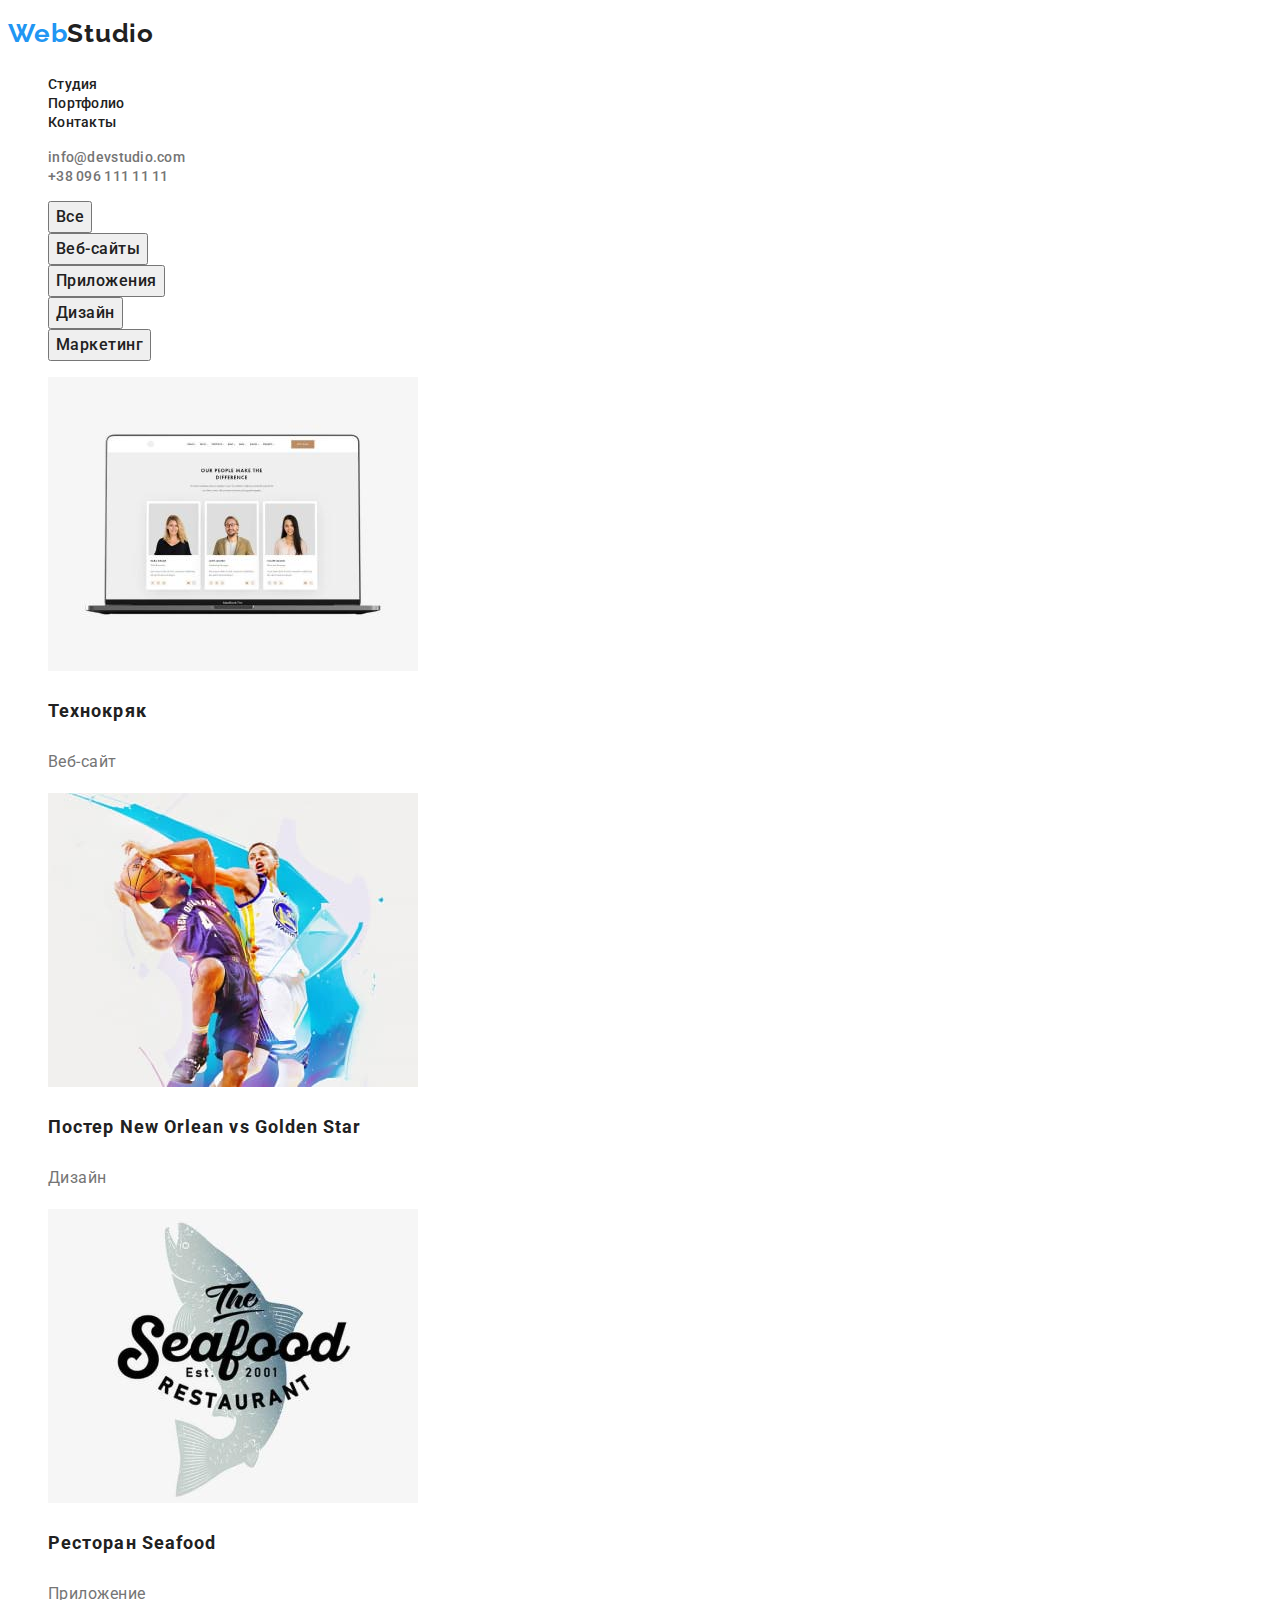
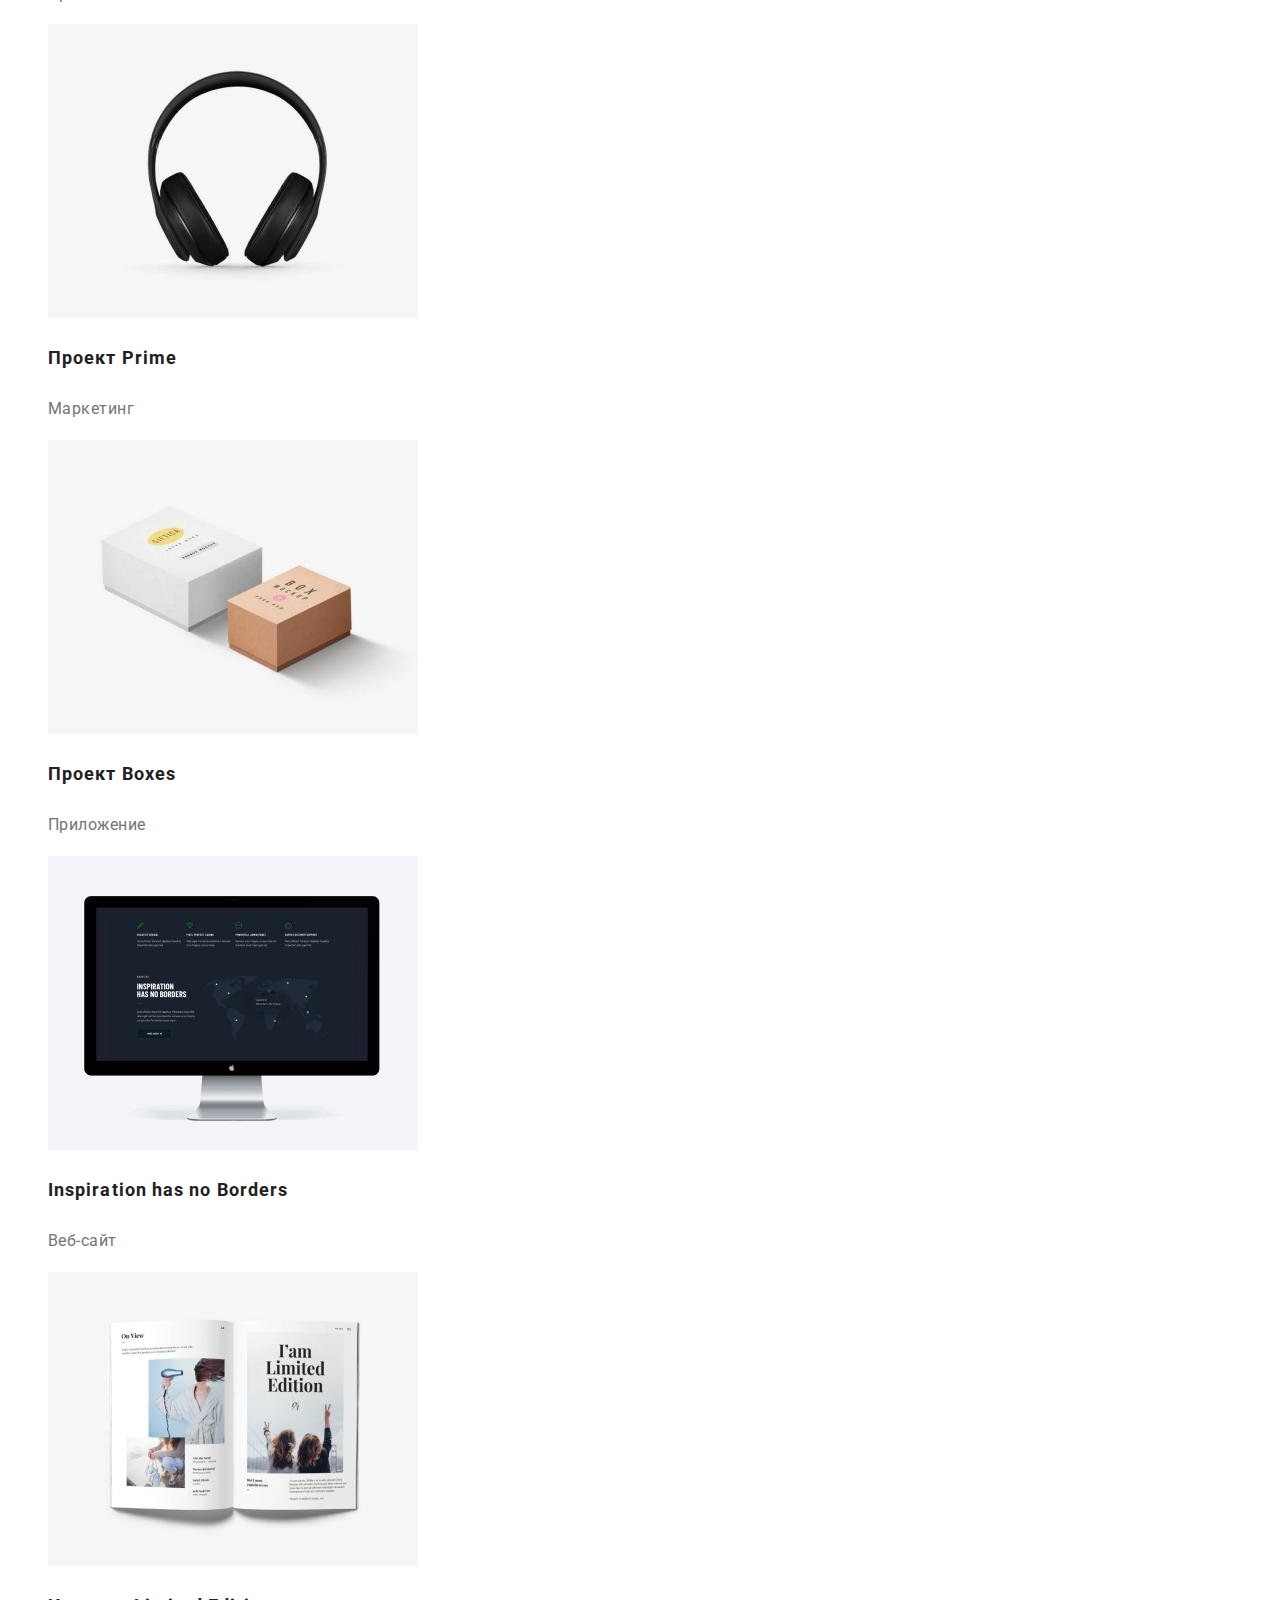
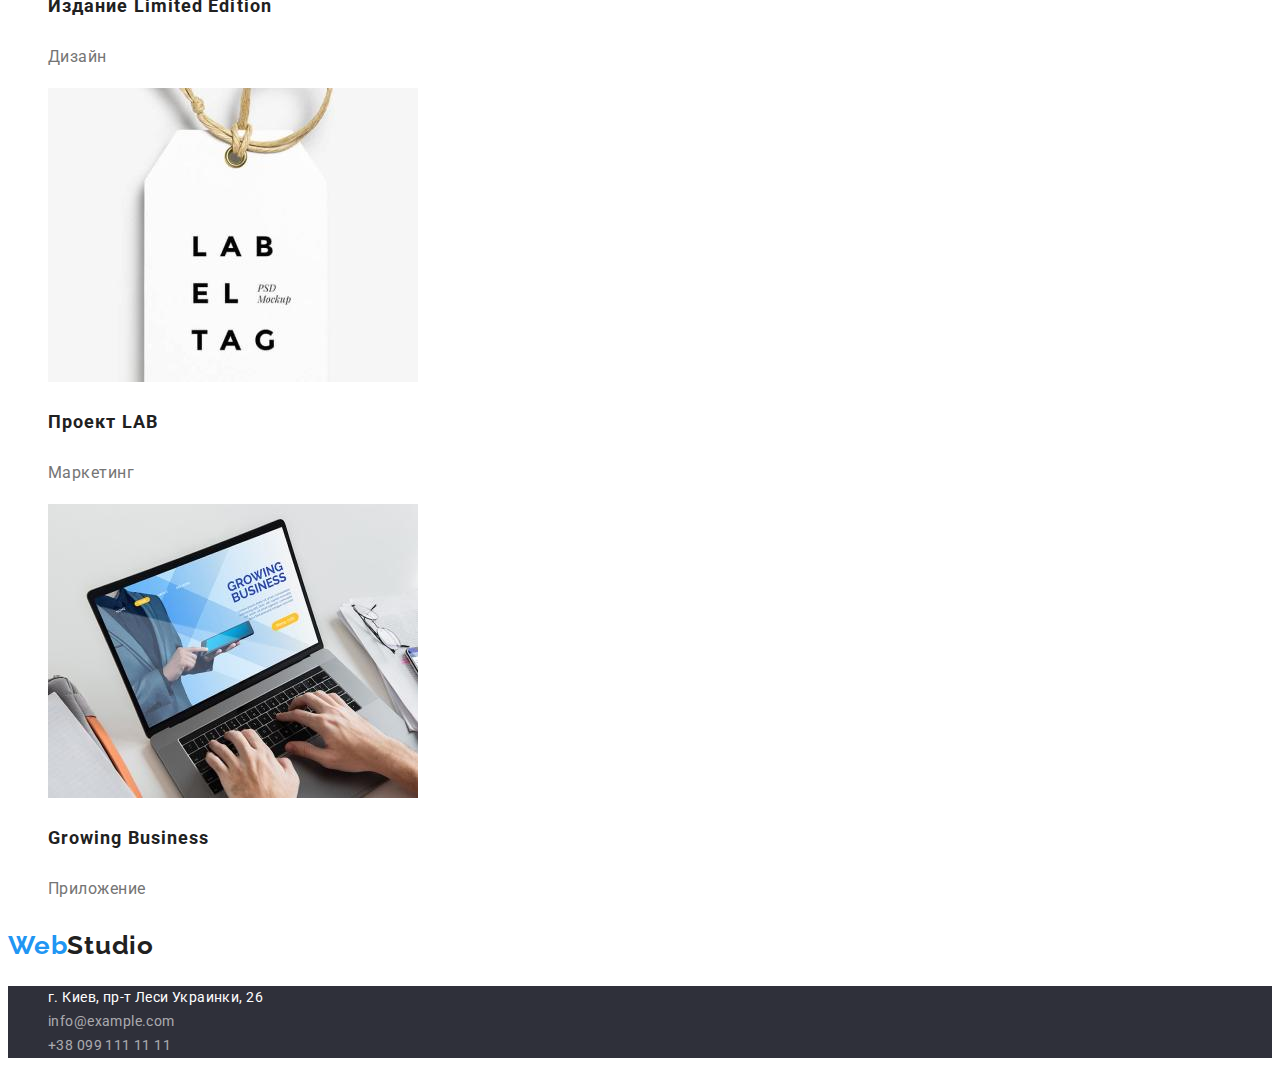
==== portfolio.html @ f64d56b1 "перенос" ====
<!DOCTYPE html>
<html lang="ru">
<head>
    <meta charset="UTF-8">
    <meta http-equiv="X-UA-Compatible" content="IE=edge">
    <meta name="viewport" content="width=device-width, initial-scale=1.0">
    <title>portfolio</title>
    <link rel="preconnect" href="https://fonts.googleapis.com">
    <link rel="preconnect" href="https://fonts.gstatic.com" crossorigin>
    <link href="https://fonts.googleapis.com/css2?family=Raleway:wght@700&family=Roboto:wght@400;500;700;900&display=swap" rel="stylesheet">
    <link rel="stylesheet" href="./css/styles.css">
</head>
<body>
    <header class="header">
        <nav class="header-nav">
        <a lang="en" href="index.html" class="header-logo link">
            <span class="web link">Web</span>Studio
        </a>
        <ul class="list menu-list">
            <li><a class="menu-link link" href="./index.html">Студия</a></li>
            <li><a class="menu-link link" href="./portfolio.html">Портфолио</a></li>
            <li><a class="menu-link link" href="">Контакты</a></li>
        </ul>
        </nav>
        <ul class="list nav-adress">
            <li><a class="header-mail link" href="mailto:info@devstudio.com">info@devstudio.com</a></li>
            <li><a class="header-tel link" href="tel:+380961111111">+38 096 111 11 11</a></li>
        </ul>
    </header>
<main>
    <section class="buttons">
        <ul class="buttons-menu list">
            <li class="button-item">
                <button class="button-chapter" type="button">Все</button>
            </li>
            <li class="button-item">
                <button class="button-chapter" type="button">Веб-сайты</button>
            </li>
            <li class="button-item">
                <button class="button-chapter" type="button">Приложения</button>
            </li>
            <li class="button-item">
                <button class="button-chapter" type="button">Дизайн</button>
            </li>
            <li class="button-item">
                <button class="button-chapter" type="button">Маркетинг</button>
            </li>
        </ul>
        <ul class="photo-menu list">
            <li class="photo-item"><img src="./images/portfolio/techno-crack.jpg"
                alt="техно-кряк" 
                width="370" />
                <h3 class="photo-headline">
                    Технокряк
                </h3>
                <p class="photo-pages">
                    Веб-сайт
                </p>
            </li>
            <li><img src="./images/portfolio/bascketbal.jpg"
                alt="Баскетбол"
                width="370" />
                <h3 class="photo-headline">
                    Постер <span lang="en">New Orlean vs Golden Star</span>
                </h3>
                <p class="photo-pages">
                    Дизайн
                </p>
            </li>
            <li><img src="./images/portfolio/seafood.jpg"
                alt="Ресторан"
                width="370" />
                <h3 class="photo-headline">
                    Ресторан <span lang="en">Seafood</span>
                </h3>
                <p class="photo-pages">
                    Приложение
                </p>
            </li>
            <li><img src="./images/portfolio/prime.jpg"
                    alt="Наушники"
                    width="370" />
                    <h3 class="photo-headline">
                        Проект <span lang="en">Prime</span> 
                    </h3>
                    <p class="photo-pages">
                        Маркетинг
                    </p>
            </li>
            <li><img src="./images/portfolio/boxes.jpg"
                alt="коробки"
                width="370" />
                <h3 class="photo-headline">
                    Проект <span lang="en">Boxes</span> 
                </h3>
                <p class="photo-pages">
                    Приложение
                </p>
        </li>
        <li><img src="./images/portfolio/borders.jpg"
            alt="интерактивная карта"
            width="370" />
            <h3 lang="en" class="photo-headline">
                Inspiration has no Borders
            </h3>
            <p class="photo-pages">
                Веб-сайт
            </p>
        </li>
        <li><img src="./images/portfolio/limited-edition.jpg"
        alt="издание"
        width="370" />
        <h3 class="photo-headline">
            Издание <span lang="en">Limited Edition</span> 
        </h3>
        <p class="photo-pages">
            Дизайн
        </p>
        </li> 
        <li><img src="./images/portfolio/lab.jpg"
            alt="лаборатория"
            width="370" />
            <h3 class="photo-headline">
                Проект <span lang="en">LAB</span> 
            </h3>
            <p class="photo-pages">
                Маркетинг
            </p>
        </li>
        <li><img src="./images/portfolio/business.jpg"
            alt="бизнес"
            width="370" />
            <h3 lang="en" class="photo-headline">
                Growing Business
            </h3>
            <p class="photo-pages">
                Приложение
            </p>
        </li> 
        </ul>
    </section>
</main>
<footer class="footer"> 
    <a lang="en" href="index.html" class="header-logo link">
    <span class="web link">Web</span>Studio
    </a>                  
<address class="footer-adress">
    <ul class="footer-list list">
        <li class="footer-item">
            <a class="footer-item-link link" href="https://goo.gl/maps/RkRpiGDQGRwnNrZ36" 
            target="_blank" 
            rel="noopener noreferrer">
            г. Киев, пр-т Леси Украинки, 26
            </a>
        </li>
        <li class="footer-item">
            <a class="footer-link link" href="mailto:info@example.com">
                info@example.com
            </a>
        </li>
        <li class="footer-item">
            <a class="footer-link link" href="tel:+380991111111">
                +38 099 111 11 11
            </a>
        </li>
    </ul>
</address>
</footer>
</body>
</html>
---- css/styles.css ----
:root {
    --header-color: #2196F3;
    --primary-title-color: #ffffff;
    --second-text-color: #757575;
    --headlines-text-color: #212121; 
    --footer-text-color: rgba(255, 255, 255, 0.6);
}

body {
    font-family: 'Roboto', sans-serif;
}


.list {
    list-style: none;
}

.link {
    text-decoration: none;
}

/* ----------------------header------------------ */


.web {
font-family: Raleway;
font-weight: 700;
font-size: 26px;
line-height: 1.93;
letter-spacing: 0.03em;
color:var(--header-color);
}

.header-logo {
font-family: Raleway;
font-weight: 700;
font-size: 26px;
line-height: 1.93;
letter-spacing: 0.03em;
color: var(--headlines-text-color);
}

.menu-link {
font-weight: 500;
font-size: 14px;
line-height: 1.14;
letter-spacing: 0.02em;
color: var(--headlines-text-color)
}


.menu-link:focus, .menu-link:hover {
    color: var(--header-color);
}

.header-tel {
font-weight: 500;
font-size: 14px;
line-height: 1.14;
letter-spacing: 0.02em;
color: var(--second-text-color);
}

.header-tel:focus, .header-tel:hover {
    color: var(--header-color);
}

.header-mail {
font-weight: 500;
font-size: 14px;
line-height: 1.14;
letter-spacing: 0.02em;
color: var(--second-text-color);
}

.header-mail:focus, .header-mail:hover {
    color: var(--header-color);
}


/* ----------------------hero----------------- */

.headlines { 
font-weight: 900;
font-size: 44px;
line-height: 1.36;
letter-spacing: 0.06em;
text-transform: uppercase;
color:var(--primary-title-color);
}

.headlines {
    background: #2F303A;
}

.button-service {
font-weight: 700;
font-size: 16px;
line-height: 1.87;
letter-spacing: 0.06em;
color: var(--primary-title-color);
}


.button-service {
font-family: inherit;
cursor: pointer;   
}


.button-service:hover, .button-service:focus {
    background-color: var(--header-color);
}

.hero-item {
    font-weight: 700;
    font-size: 14px;
    line-height: 1.14;
    letter-spacing: 0.03em;
    text-transform: uppercase;
        color: var(--headlines-text-color)
}

.hero-pages {
    font-weight: 400;
    font-size: 14px;
    line-height: 1.71;
    letter-spacing: 0.03em;
    color: var(--second-text-color);
}

.activity-item {
font-weight: 700;
font-size: 36px;
line-height: 1.17;
letter-spacing: 0.03em;
color: var(--headlines-text-color);
}

.headline-teams {
font-weight: 700;
font-size: 36px;
line-height: 1.17;
letter-spacing: 0.03em;
color: var(--headlines-text-color);
}

.headline-team {
font-weight: 500;
font-size: 16px;
line-height: 1.19;
letter-spacing: 0.03em;
color: var(--headlines-text-color);
}

.team-pages {
font-weight: 400;
font-size: 16px;
line-height: 1.19;
letter-spacing: 0.03em;
color: var(--second-text-color);
}


/* -------------footer----------------- */


.footer-link {
font-weight: 400;
font-size: 14px;
line-height: 1.71;
letter-spacing: 0.03em;
color: var(--footer-text-color);
}

.footer-item-link {
font-weight: 400;
font-size: 14px;
line-height: 1.71;
letter-spacing: 0.03em;
color: var(--primary-title-color);
}

.footer-list {
    background-color: #2F303A;
    font-style: normal;
}


.footer-link:hover, .footer-link:focus {
    color: var(--primary-title-color);
}

/* porfolio main*/


.button-chapter {
cursor: pointer;
font-family: inherit;
}

.button-chapter {
font-weight: 500;
font-size: 16px;
line-height: 1.62;
letter-spacing: 0.03em;
color: var(--headlines-text-color);
}


.button-chapter:focus, .button-chapter:hover {
color: var(--primary-title-color);

}


.photo-headline {
font-weight: 700;
font-size: 18px;
line-height: 2.00;
letter-spacing: 0.06em;
color: var(--headlines-text-color);
}

.photo-pages {
font-weight: 400;
font-size: 16px;
line-height: 1.87;
letter-spacing: 0.03em;
color: var(--second-text-color);
}
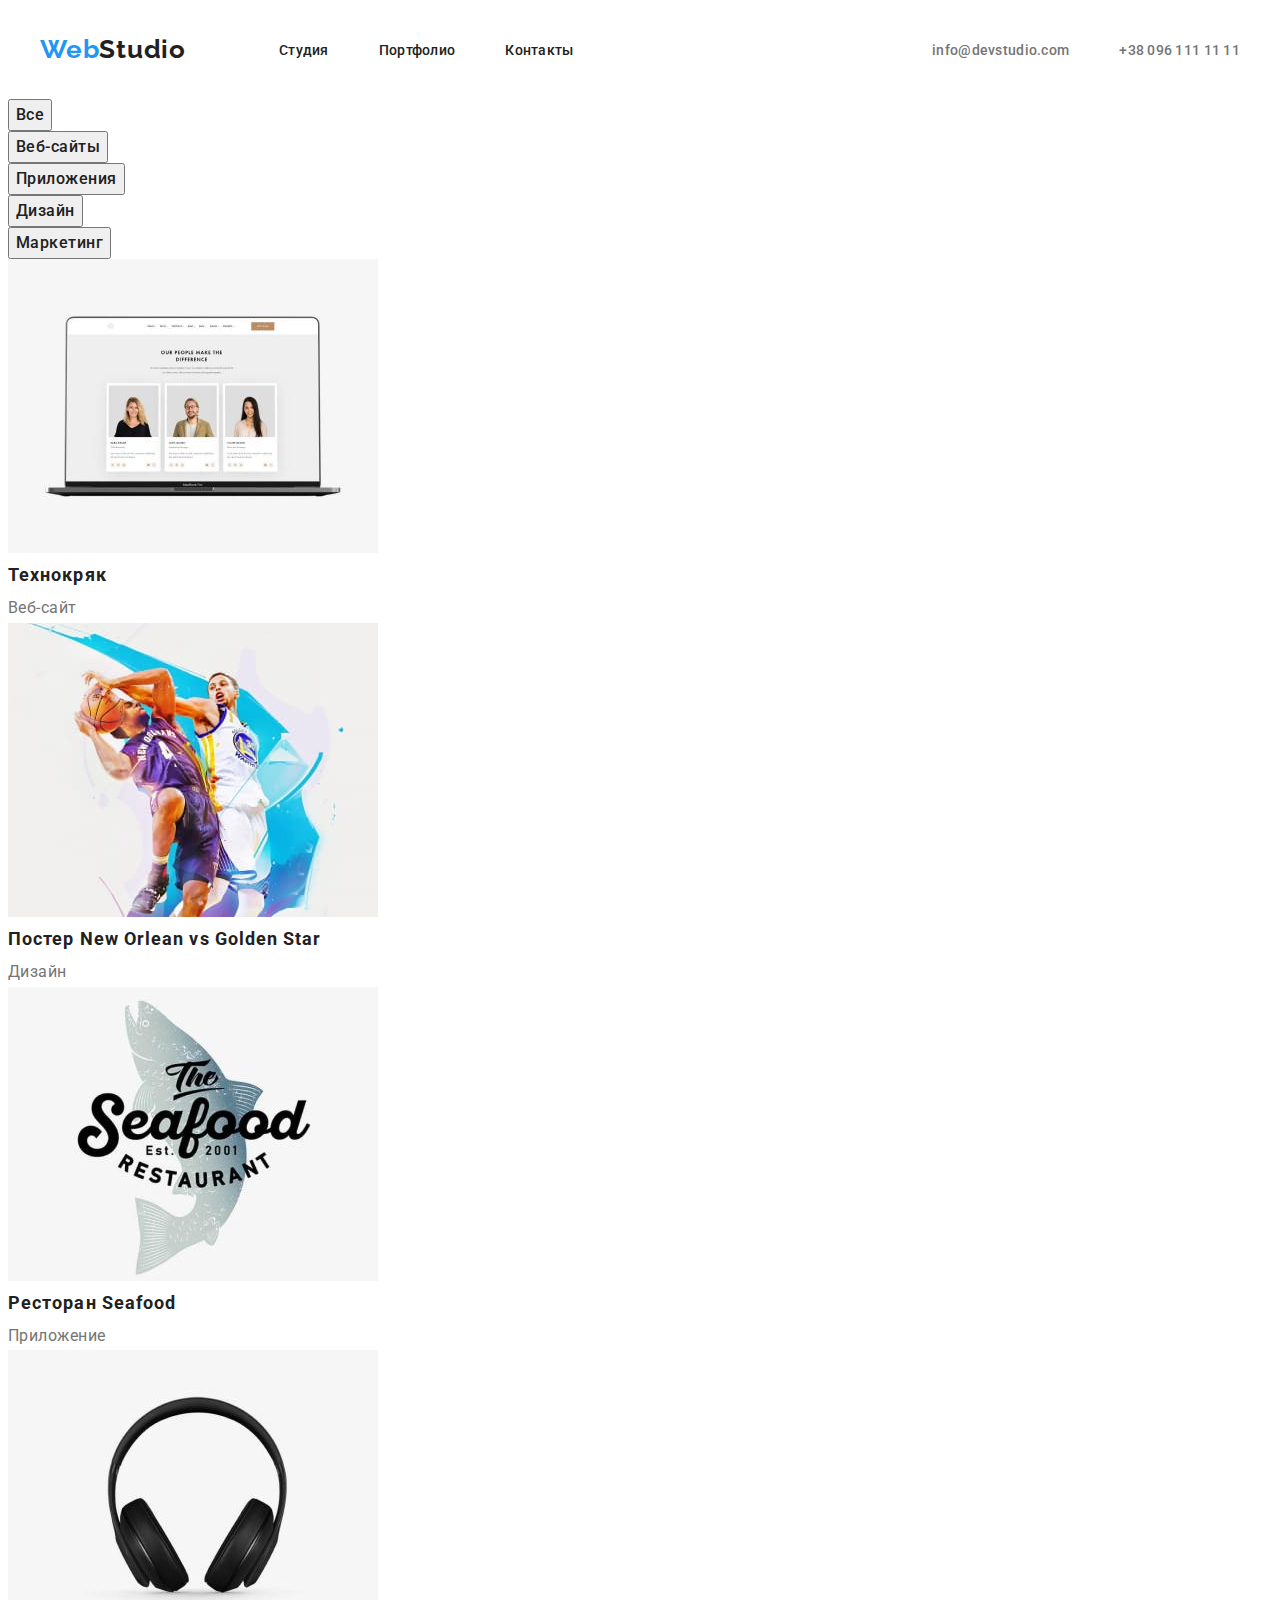
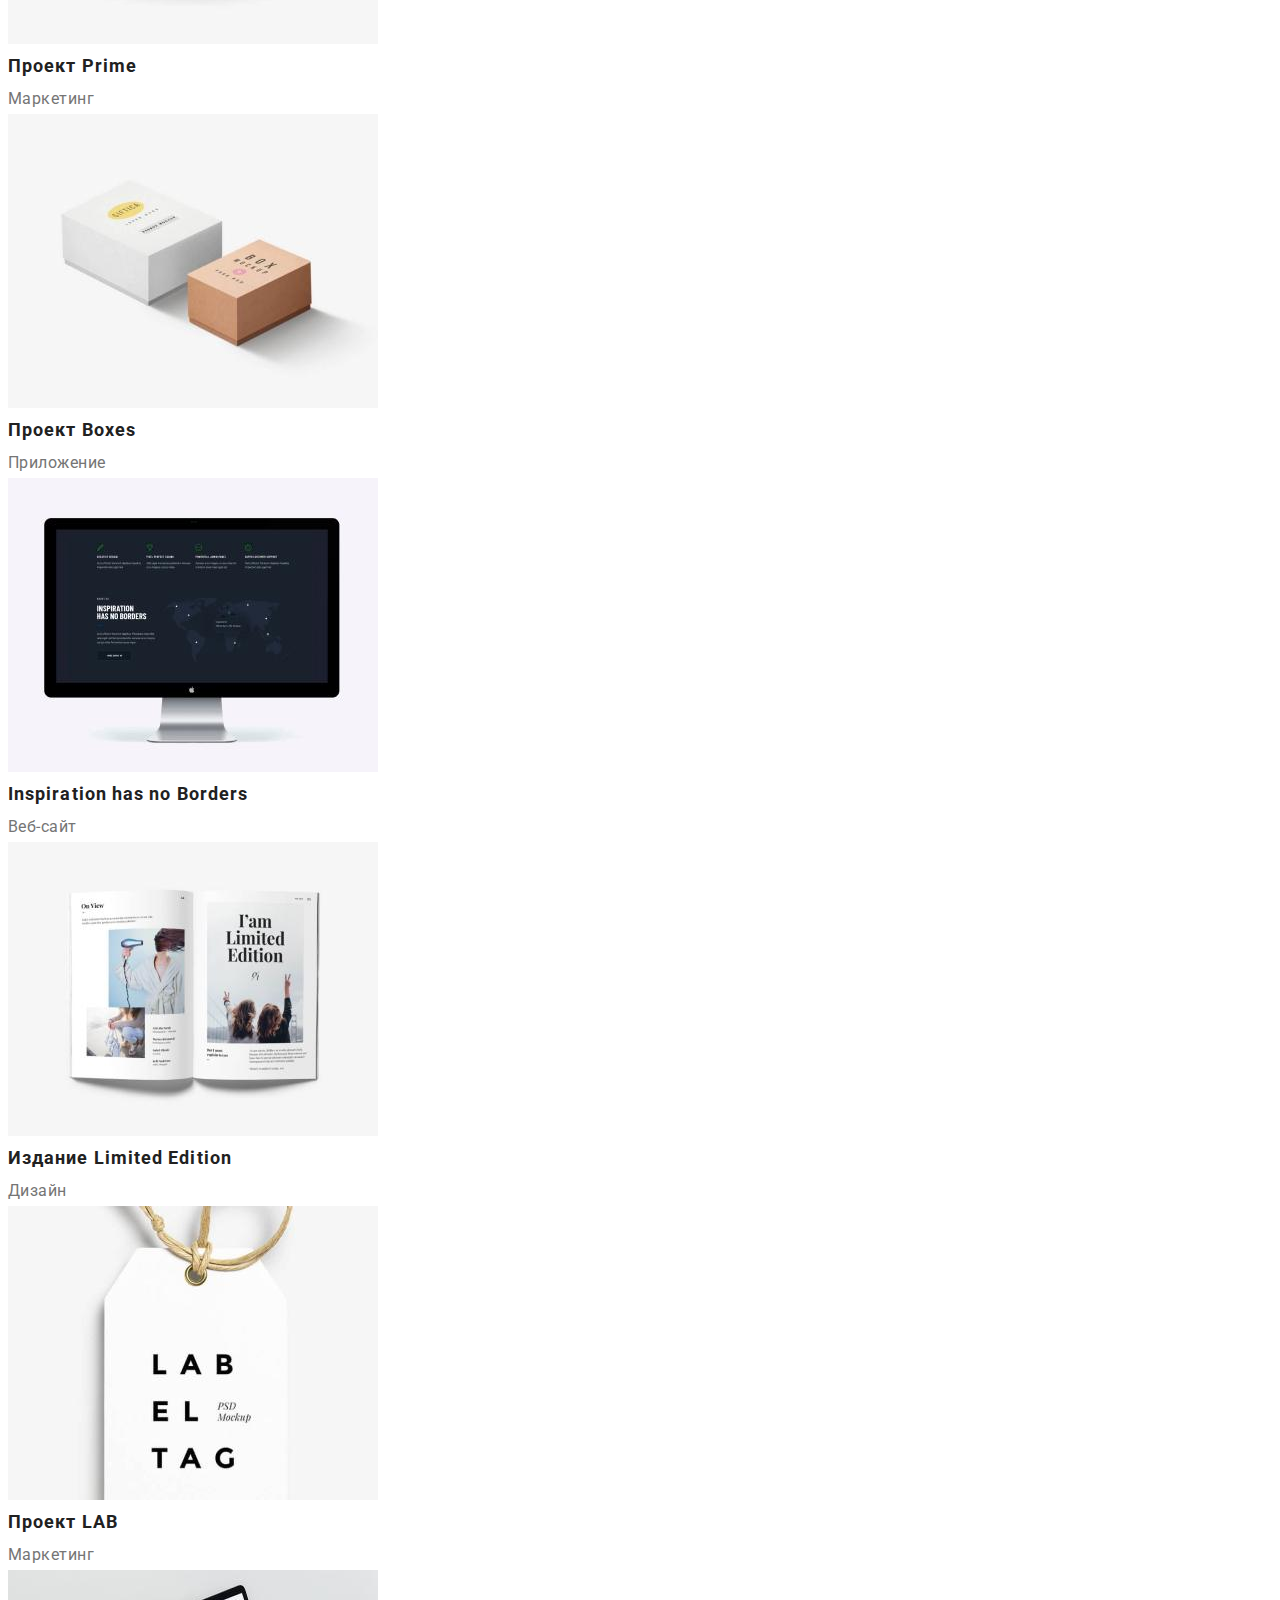
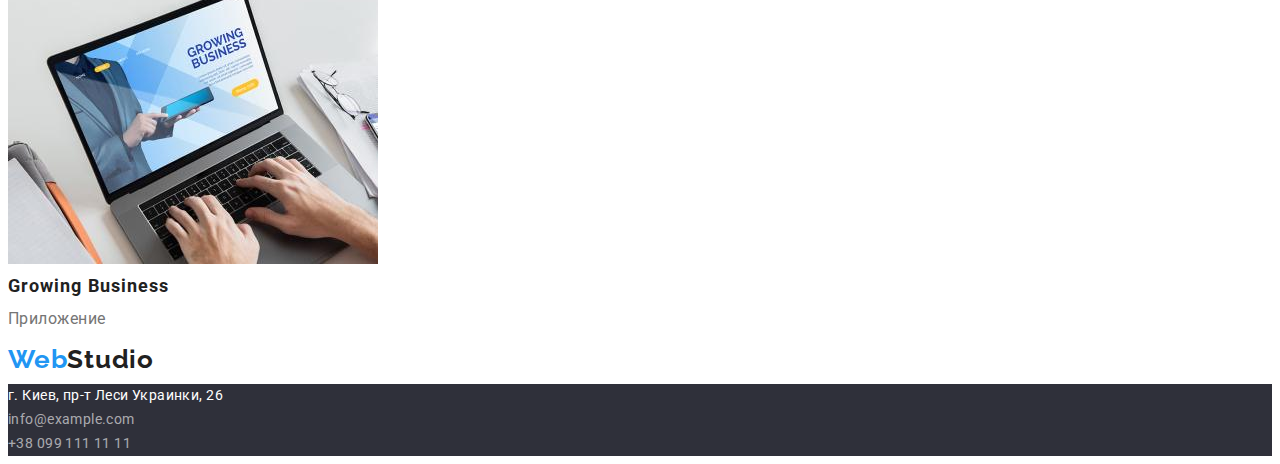
==== commit 2c359248: "секция 2" ====
--- a/portfolio.html
+++ b/portfolio.html
@@ -12,21 +12,25 @@
 </head>
 <body>
     <header class="header">
-        <nav class="header-nav">
-        <a lang="en" href="index.html" class="header-logo link">
-            <span class="web link">Web</span>Studio
-        </a>
-        <ul class="list menu-list">
-            <li><a class="menu-link link" href="./index.html">Студия</a></li>
-            <li><a class="menu-link link" href="./portfolio.html">Портфолио</a></li>
-            <li><a class="menu-link link" href="">Контакты</a></li>
-        </ul>
-        </nav>
-        <ul class="list nav-adress">
-            <li><a class="header-mail link" href="mailto:info@devstudio.com">info@devstudio.com</a></li>
-            <li><a class="header-tel link" href="tel:+380961111111">+38 096 111 11 11</a></li>
-        </ul>
-    </header>
+        <div class="container header-container">
+            <nav class="header-nav">
+            <a lang="en" href="index.html" class="header-logo link">
+                <span class="web link">Web</span>Studio
+            </a>
+            <ul class="list menu-list">
+                <li class="menu-item"><a class="menu-link link" href="./index.html">Студия</a></li>
+                <li class="menu-item"><a class="menu-link link" href="./portfolio.html">Портфолио</a></li>
+                <li class="menu-item"><a class="menu-link link" href="">Контакты</a></li>
+            </ul>
+            </nav>
+            <div class="header-connect">
+            <ul class="list nav-adress">
+                <li class="nav-item"><a class="header-mail link nav-connect" href="mailto:info@devstudio.com">info@devstudio.com</a></li>
+                <li class="nav-item"><a class="header-tel link nav-connect" href="tel:+380961111111">+38 096 111 11 11</a></li>
+            </ul>
+            </div>
+        </div>
+        </header>
 <main>
     <section class="buttons">
         <ul class="buttons-menu list">
--- a/css/styles.css
+++ b/css/styles.css
@@ -6,6 +6,24 @@
     --footer-text-color: rgba(255, 255, 255, 0.6);
 }
 
+p, h1, h2, h3, h4, h5, h6 {
+    margin: 0;
+}
+
+ul {
+    margin: 0;
+    padding: 0;
+}
+
+.container {
+    width: 1200px;
+    padding-left: 15px;
+    padding-right: 15px;
+    margin: 0 auto;
+}
+
+
+
 body {
     font-family: 'Roboto', sans-serif;
 }
@@ -31,6 +49,22 @@
 color:var(--header-color);
 }
 
+
+.header {
+    margin-top: 24px;
+    margin-bottom: 25px;
+}
+
+.header-logo {
+    margin-right: 93px;
+}
+
+.header-container {
+    display: flex;
+    align-items: center;
+}
+
+
 .header-logo {
 font-family: Raleway;
 font-weight: 700;
@@ -39,6 +73,35 @@
 letter-spacing: 0.03em;
 color: var(--headlines-text-color);
 }
+
+
+.header-connect {
+    margin-left: auto;
+}
+
+.header-nav {
+    display: flex;
+    align-items: center;
+}
+
+
+.nav-adress {
+    display: flex;
+}
+
+
+.menu-list {
+    display: flex;
+}
+
+.menu-item:not(:last-child) {
+    margin-right: 50px;
+}
+
+.nav-adress .nav-item + .nav-item {
+    margin-left: 50px;
+}
+
 
 .menu-link {
 font-weight: 500;
@@ -53,6 +116,10 @@
     color: var(--header-color);
 }
 
+.header-connect {
+    display: flex;
+}
+
 .header-tel {
 font-weight: 500;
 font-size: 14px;
@@ -79,6 +146,19 @@
 
 
 /* ----------------------hero----------------- */
+
+.hero {
+
+    padding: 200px 0;
+    text-align: center;
+    background: #2F303A;
+    
+}
+
+/* .hero-container {
+
+    } */
+
 
 .headlines { 
 font-weight: 900;
@@ -89,16 +169,27 @@
 color:var(--primary-title-color);
 }
 
-.headlines {
-    background: #2F303A;
+
+
+.hero-headlines {
+    margin: 0 auto;
+    width: 696px;
+    margin-bottom: 40px;
+    }
+
+.button-hero {
+    border: none;
 }
 
 .button-service {
+box-shadow: 0px 4px 4px rgba(0, 0, 0, 0.15);
+border-radius: 4px;
 font-weight: 700;
 font-size: 16px;
 line-height: 1.87;
 letter-spacing: 0.06em;
 color: var(--primary-title-color);
+background-color: #2196F3;
 }
 
 
@@ -108,9 +199,26 @@
 }
 
 
-.button-service:hover, .button-service:focus {
-    background-color: var(--header-color);
-}
+
+.about-list {
+    display: flex;
+    align-items: center;
+}
+
+.about-container {
+    padding-top: 94px;
+    padding-bottom: 94px;
+}
+
+.about-headlines {
+    margin-bottom: 10px;
+    width: 270px;
+}
+
+.about-item:not(:last-child) {
+    margin-left: 30px;
+}
+
 
 .hero-item {
     font-weight: 700;
@@ -129,6 +237,11 @@
     color: var(--second-text-color);
 }
 
+.hero-after-title {
+    width: 270px;
+}
+
+
 .activity-item {
 font-weight: 700;
 font-size: 36px;
@@ -137,6 +250,44 @@
 color: var(--headlines-text-color);
 }
 
+
+.nav-adress .nav-item + .nav-item {
+    margin-left: 50px;
+}
+
+
+/* conteiner activity 65 */
+
+.about-activity-item {
+    text-align: center;
+}
+
+.activity {
+    padding-top: 94px;
+    padding-bottom: 188px;
+}
+
+.activity-headlines {
+    margin-bottom: 50px;
+}
+
+.photo-list {
+    display: flex;
+    flex-wrap: wrap;
+    margin-left: -30px;   
+}
+
+.activity-photo {
+    flex-basis: calc(100% / 3 - 30px);
+    margin-left: 30px;
+}
+
+
+
+
+
+/* conteiner activity 65 */
+
 .headline-teams {
 font-weight: 700;
 font-size: 36px;
@@ -163,6 +314,7 @@
 
 
 /* -------------footer----------------- */
+
 
 
 .footer-link {
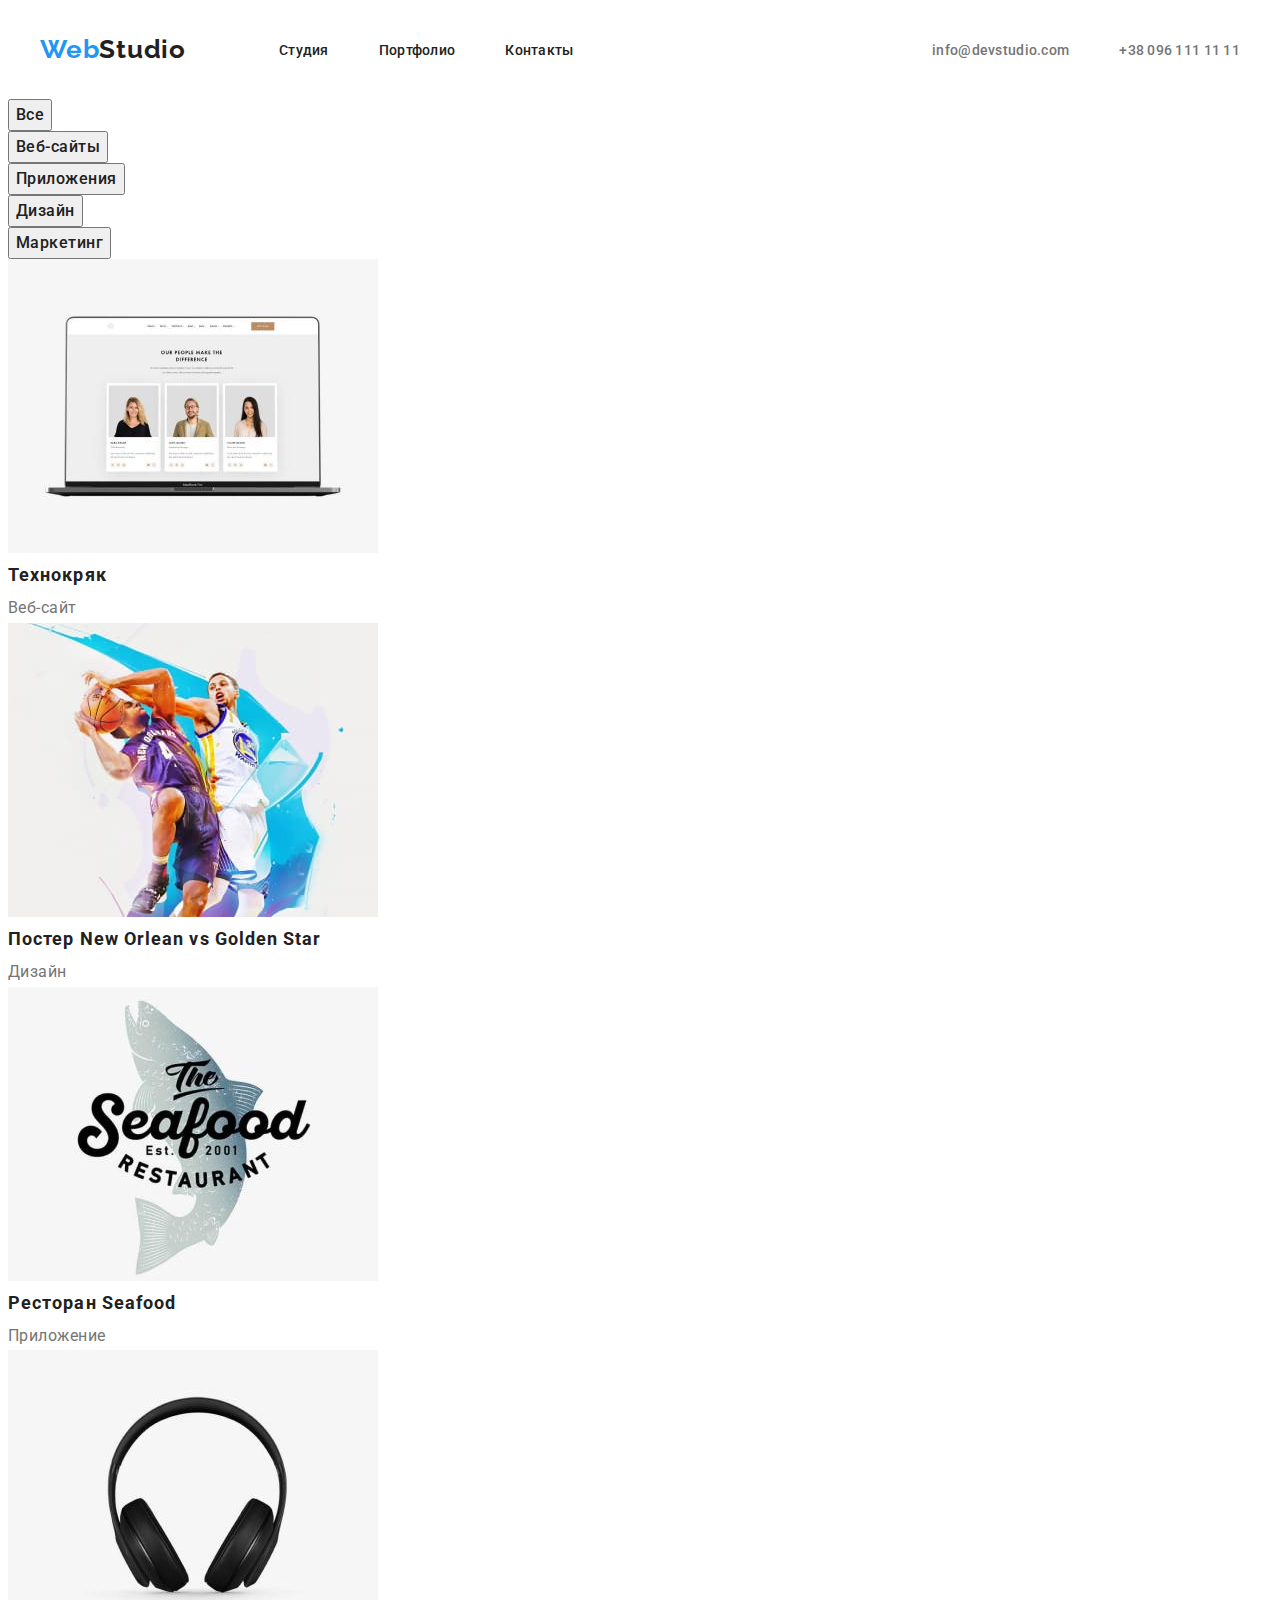
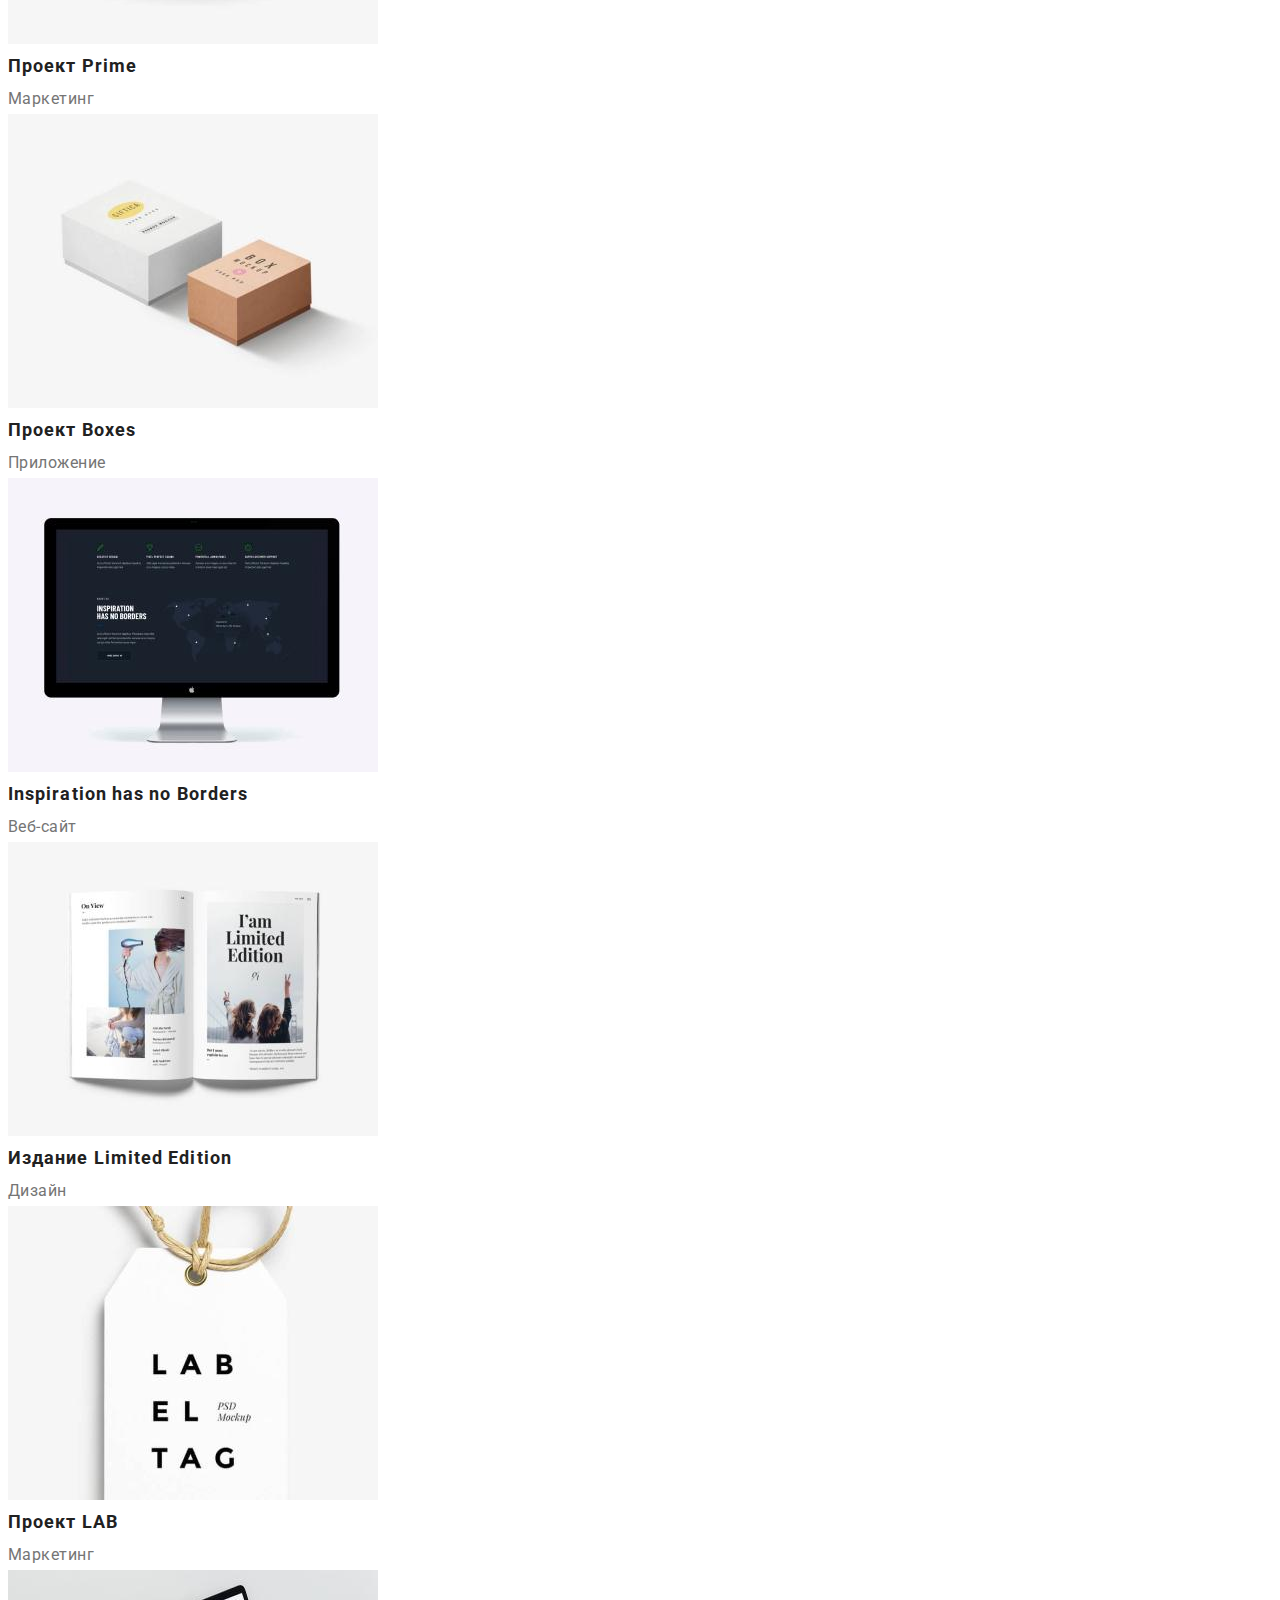
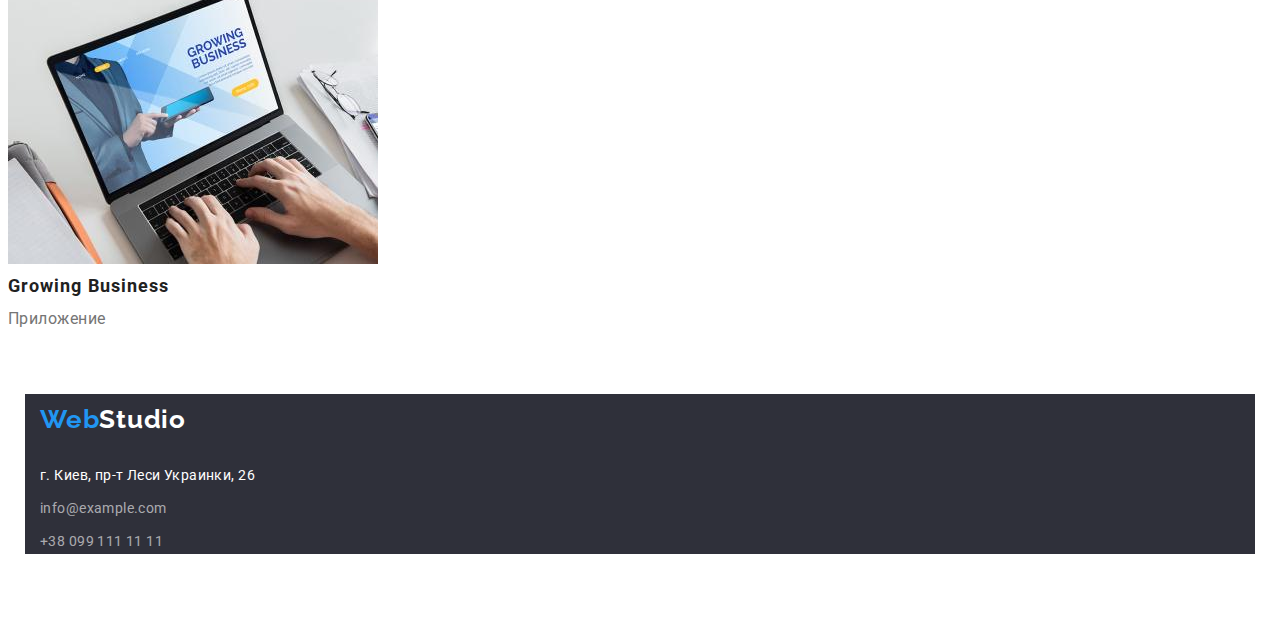
==== commit bd896625: "Update portfolio.html" ====
--- a/portfolio.html
+++ b/portfolio.html
@@ -144,31 +144,33 @@
         </ul>
     </section>
 </main>
-<footer class="footer"> 
-    <a lang="en" href="index.html" class="header-logo link">
-    <span class="web link">Web</span>Studio
-    </a>                  
-<address class="footer-adress">
-    <ul class="footer-list list">
-        <li class="footer-item">
-            <a class="footer-item-link link" href="https://goo.gl/maps/RkRpiGDQGRwnNrZ36" 
-            target="_blank" 
-            rel="noopener noreferrer">
-            г. Киев, пр-т Леси Украинки, 26
-            </a>
-        </li>
-        <li class="footer-item">
-            <a class="footer-link link" href="mailto:info@example.com">
-                info@example.com
-            </a>
-        </li>
-        <li class="footer-item">
-            <a class="footer-link link" href="tel:+380991111111">
-                +38 099 111 11 11
-            </a>
-        </li>
-    </ul>
-</address>
+<footer class="footer">
+    <div class="container footer-container">
+        <a lang="en" href="index.html" class="header-logo-footer link">
+        <span class="web link">Web</span>Studio
+        </a>                  
+    <address class="footer-adress">
+        <ul class="footer-list list">
+            <li class="footer-item">
+                <a class="footer-item-link link" href="https://goo.gl/maps/RkRpiGDQGRwnNrZ36" 
+                target="_blank" 
+                rel="noopener noreferrer">
+                г. Киев, пр-т Леси Украинки, 26
+                </a>
+            </li>
+            <li class="footer-item">
+                <a class="footer-link link" href="mailto:info@example.com">
+                    info@example.com
+                </a>
+            </li>
+            <li class="footer-item">
+                <a class="footer-link link" href="tel:+380991111111">
+                    +38 099 111 11 11
+                </a>
+            </li>
+        </ul>
+    </address>
+</div>
 </footer>
 </body>
 </html>--- a/css/styles.css
+++ b/css/styles.css
@@ -148,16 +148,15 @@
 /* ----------------------hero----------------- */
 
 .hero {
-
     padding: 200px 0;
     text-align: center;
     background: #2F303A;
     
 }
 
-/* .hero-container {
-
-    } */
+.hero-container {
+    /* background: #2F303A; */
+    }
 
 
 .headlines { 
@@ -220,6 +219,8 @@
 }
 
 
+
+
 .hero-item {
     font-weight: 700;
     font-size: 14px;
@@ -264,7 +265,7 @@
 
 .activity {
     padding-top: 94px;
-    padding-bottom: 188px;
+    padding-bottom: 94px;
 }
 
 .activity-headlines {
@@ -313,8 +314,74 @@
 }
 
 
-/* -------------footer----------------- */
-
+/* team 91 */
+
+.team {
+    padding-top: 94px;
+    padding-bottom: 94px;
+}
+
+
+.about-teams {
+    text-align: center;
+    margin-bottom: 50px;
+}
+
+.teams-menu {
+    display: flex;
+    flex-wrap: wrap;
+    margin-left: -30px; 
+}
+
+.team-photo {
+    flex-basis: calc(100% / 4 - 30px);
+    margin-left: 30px;
+    box-shadow: 0px 1px 3px rgba(0, 0, 0, 0.12), 0px 1px 1px rgba(0, 0, 0, 0.14), 0px 2px 1px rgba(0, 0, 0, 0.2);
+    border-radius: 0px 0px 4px 4px;
+}
+
+.team-photo-description {
+    padding-top: 30px;
+    text-align: center;
+}
+
+.team-pages {
+    padding-top: 10px;
+    text-align: center;
+    padding-bottom: 30px;
+}
+
+
+
+/* -------------footer 160----------------- */
+.header-logo-footer {
+    font-family: Raleway;
+    font-weight: 700;
+    font-size: 26px;
+    line-height: 1.93;
+    letter-spacing: 0.03em;
+    color: var(--primary-title-color);
+}
+
+
+
+.footer-container {
+    background-color: #2F303A;
+}
+
+
+.footer {
+    padding-top: 60px;
+    padding-bottom: 60px;
+}
+
+.footer-adress {
+    padding-top: 20px;
+}
+
+.footer-list .footer-item + .footer-item {
+    padding-top: 9px;
+}
 
 
 .footer-link {
@@ -334,7 +401,7 @@
 }
 
 .footer-list {
-    background-color: #2F303A;
+    /* background-color: #2F303A; */
     font-style: normal;
 }
 
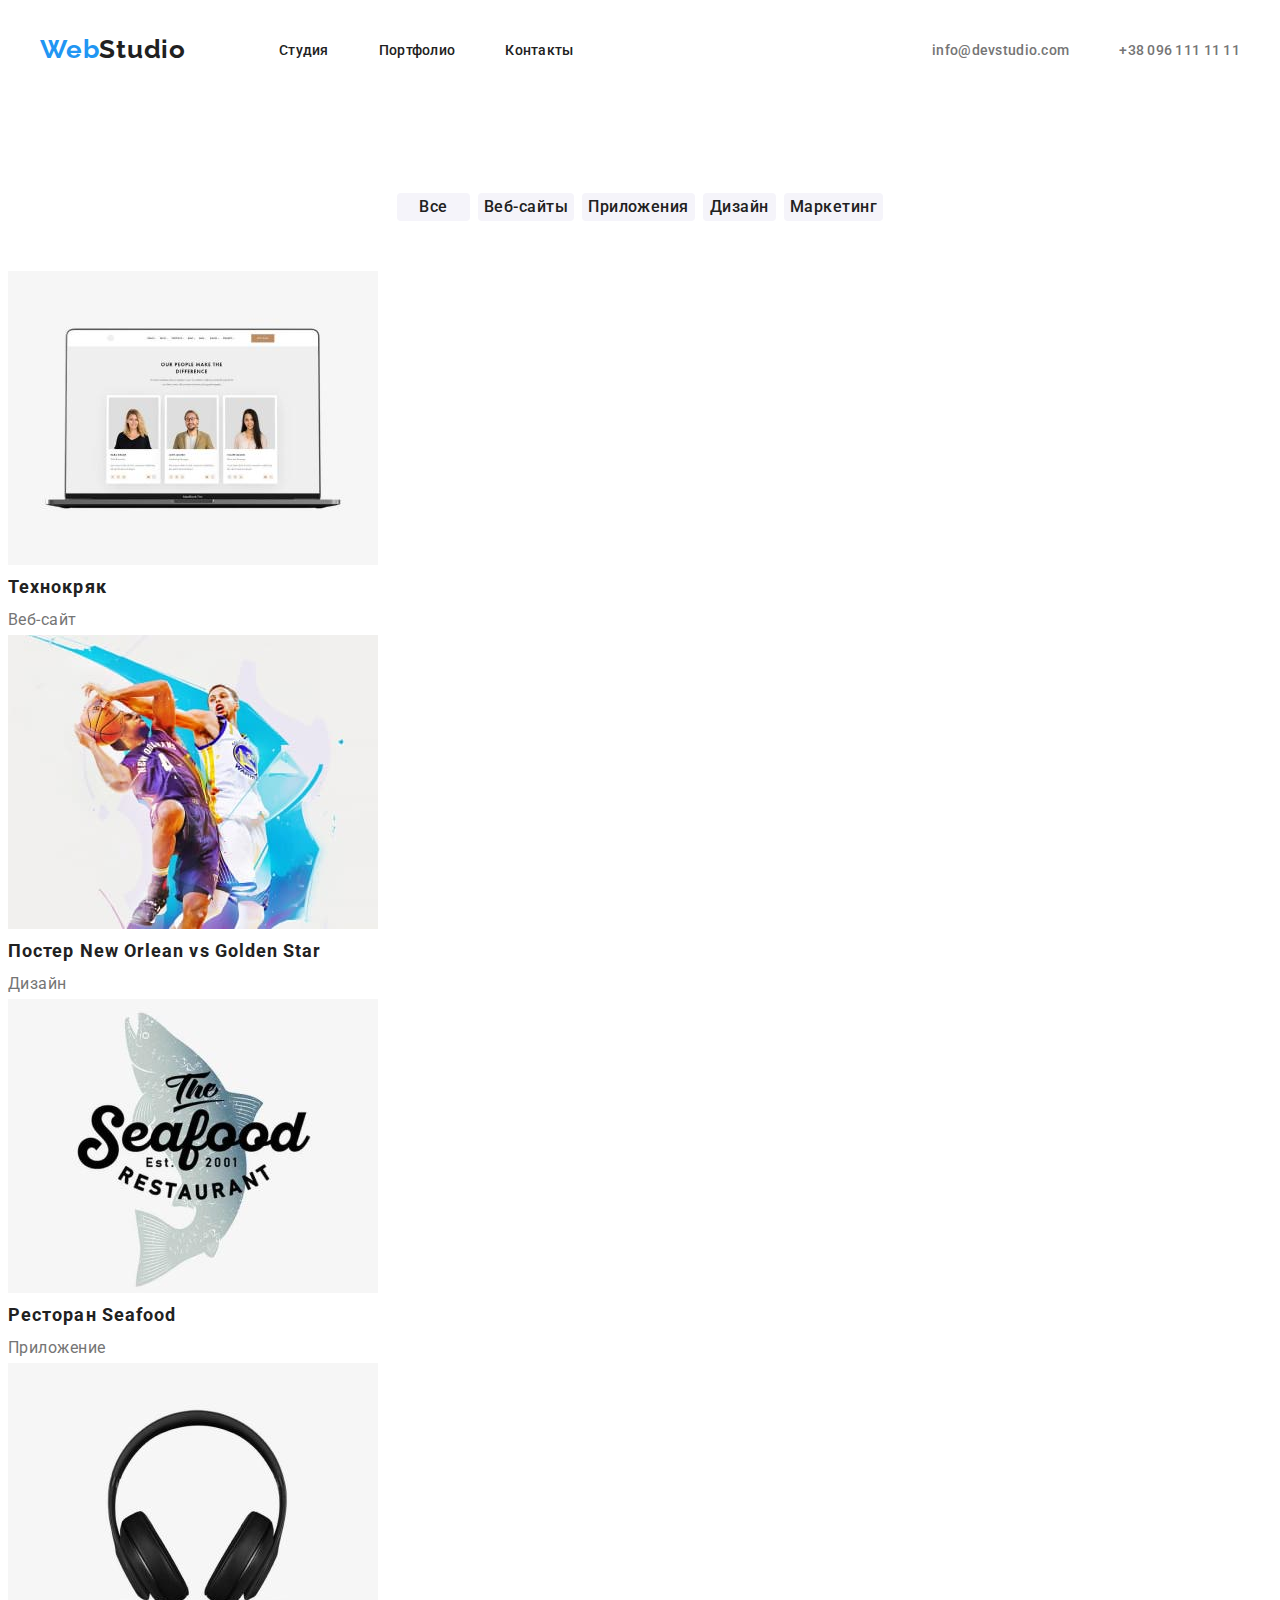
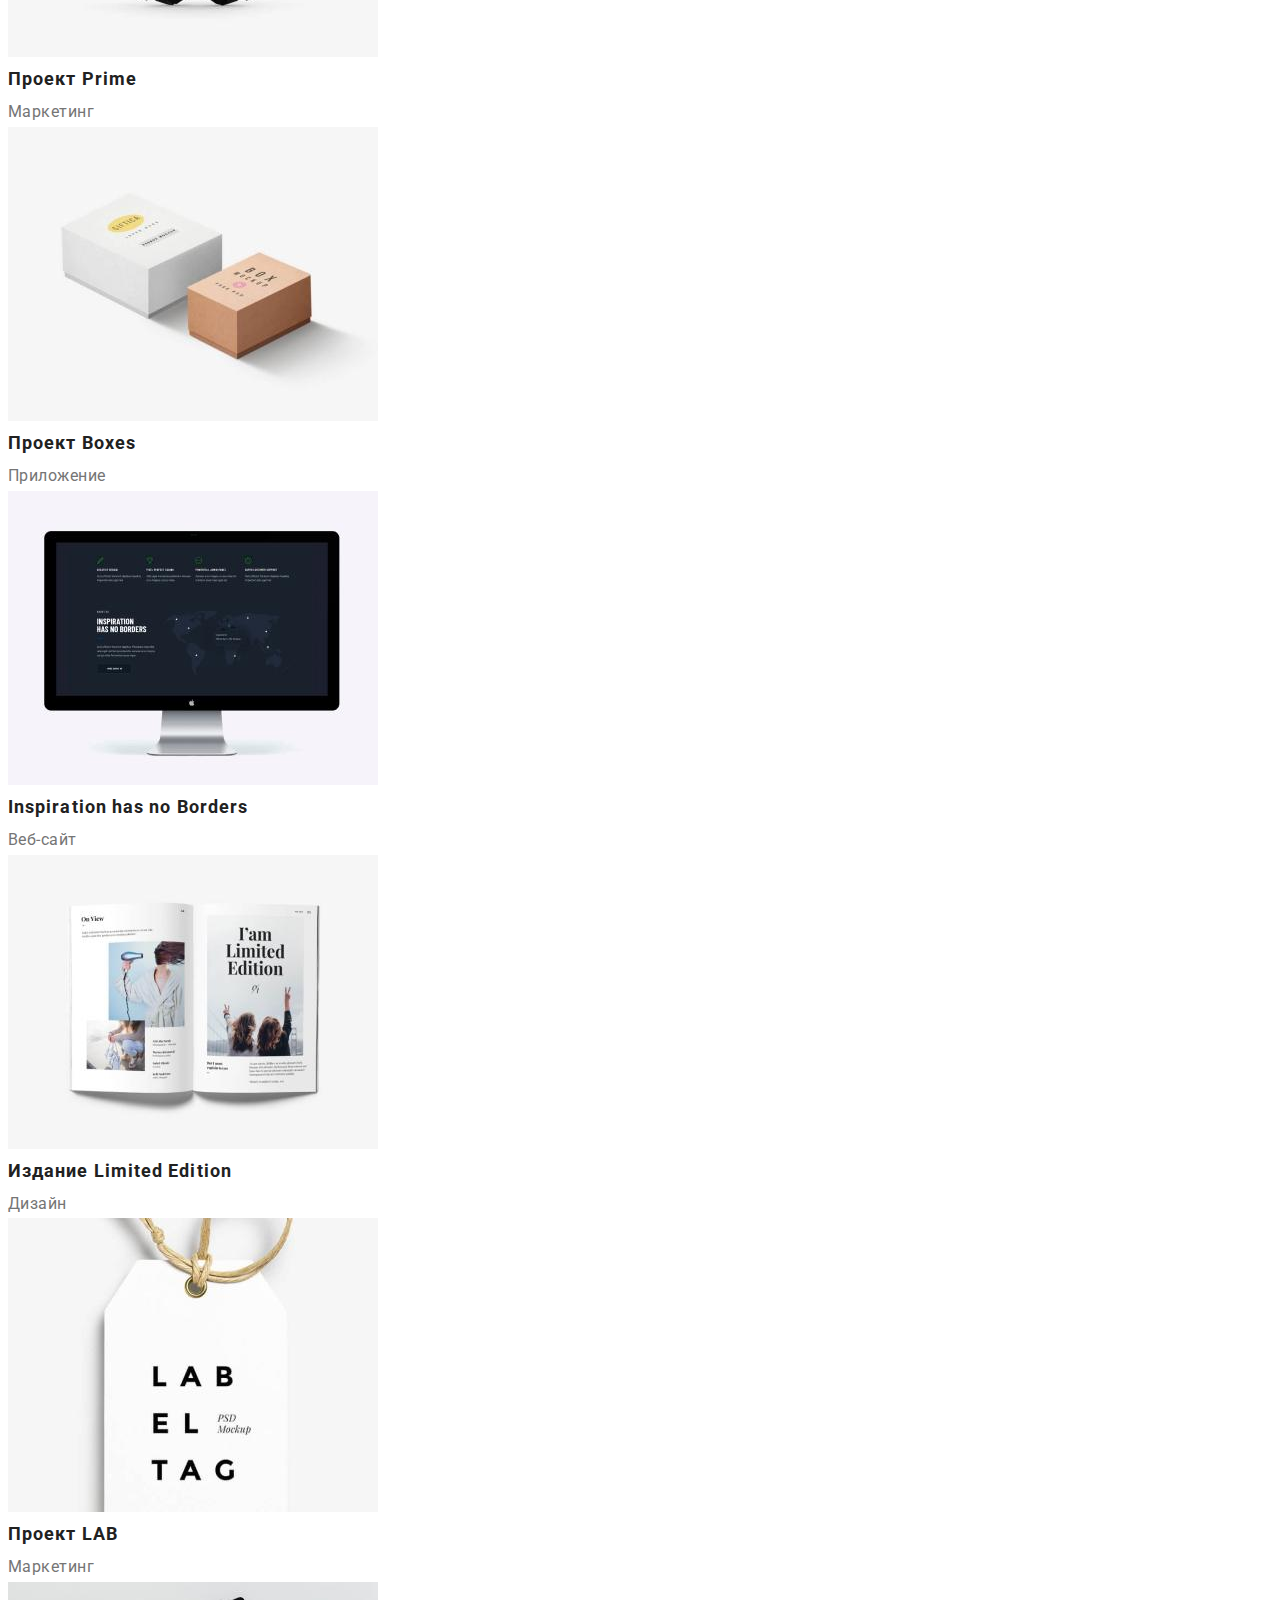
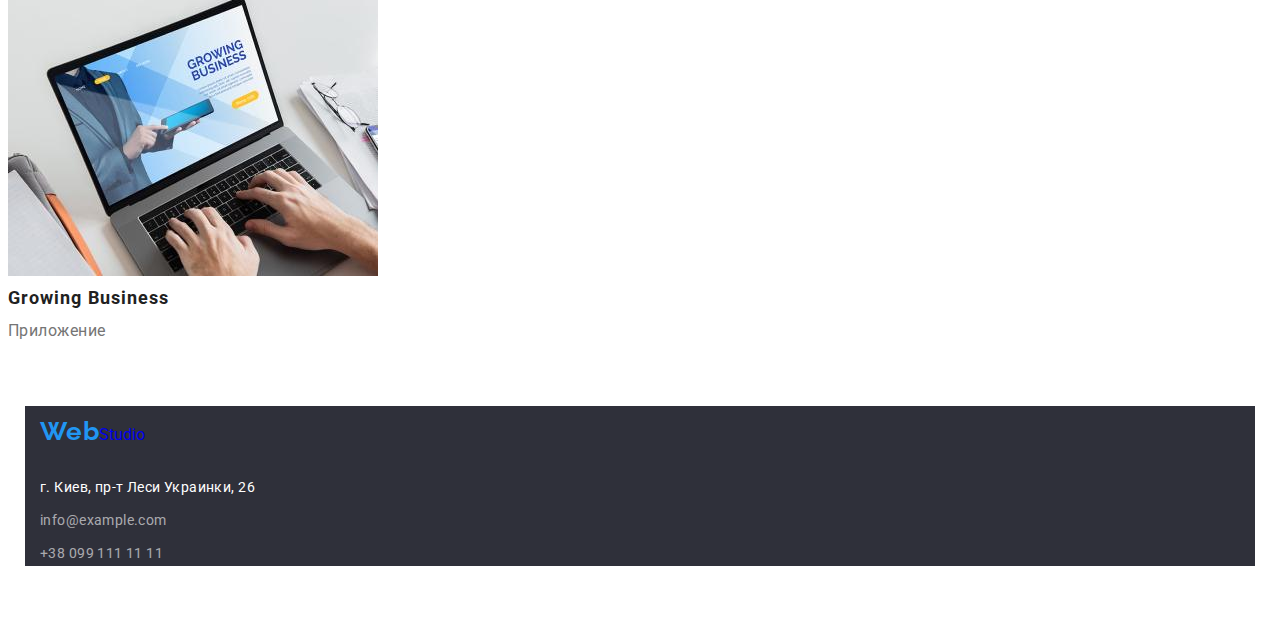
==== commit 386b46da: "Портфолио кнопки" ====
--- a/portfolio.html
+++ b/portfolio.html
@@ -33,7 +33,8 @@
         </header>
 <main>
     <section class="buttons">
-        <ul class="buttons-menu list">
+        <div class="container">
+        <ul class="buttons-menu buttons-container list">
             <li class="button-item">
                 <button class="button-chapter" type="button">Все</button>
             </li>
@@ -50,6 +51,7 @@
                 <button class="button-chapter" type="button">Маркетинг</button>
             </li>
         </ul>
+        </div>
         <ul class="photo-menu list">
             <li class="photo-item"><img src="./images/portfolio/techno-crack.jpg"
                 alt="техно-кряк" 
--- a/css/styles.css
+++ b/css/styles.css
@@ -202,7 +202,10 @@
 .about-list {
     display: flex;
     align-items: center;
-}
+    flex-wrap: wrap;
+    margin-right: -30px;
+}
+
 
 .about-container {
     padding-top: 94px;
@@ -214,7 +217,15 @@
     width: 270px;
 }
 
-.about-item:not(:last-child) {
+/* .about-item:not(:last-child) {
+    margin-left: 30px; */
+}
+
+
+
+.about-item {
+    /* flex-basis: calc((100% - 4 * 30px) / 4); */
+    flex-basis: calc(100% / 4 - 30px);
     margin-left: 30px;
 }
 
@@ -354,7 +365,7 @@
 
 
 /* -------------footer 160----------------- */
-.header-logo-footer {
+.logo-footer {
     font-family: Raleway;
     font-weight: 700;
     font-size: 26px;
@@ -401,7 +412,6 @@
 }
 
 .footer-list {
-    /* background-color: #2F303A; */
     font-style: normal;
 }
 
@@ -411,6 +421,20 @@
 }
 
 /* porfolio main*/
+.button-item:not(:last-child) {
+    margin-right: 8px;
+}
+
+
+.buttons-container {
+    display: flex;
+    justify-content: center;
+    margin-bottom: 50px;
+}
+
+.buttons {
+    padding-top: 94px;
+}
 
 
 .button-chapter {
@@ -419,11 +443,24 @@
 }
 
 .button-chapter {
+min-width: 73px;
 font-weight: 500;
 font-size: 16px;
 line-height: 1.62;
 letter-spacing: 0.03em;
 color: var(--headlines-text-color);
+background: #F5F4FA;
+border-radius: 4px;
+border: transparent;
+}
+
+.button-chapter:hover,
+.button-chapter:focus {
+  background-color: var(--header-color);
+  box-shadow: 0px 3px 1px rgba(0, 0, 0, 0.1), 0px 1px 2px rgba(0, 0, 0, 0.08), 0px 2px 2px rgba(0, 0, 0, 0.12);
+  border-radius: 4px;
+ 
+ 
 }
 
 
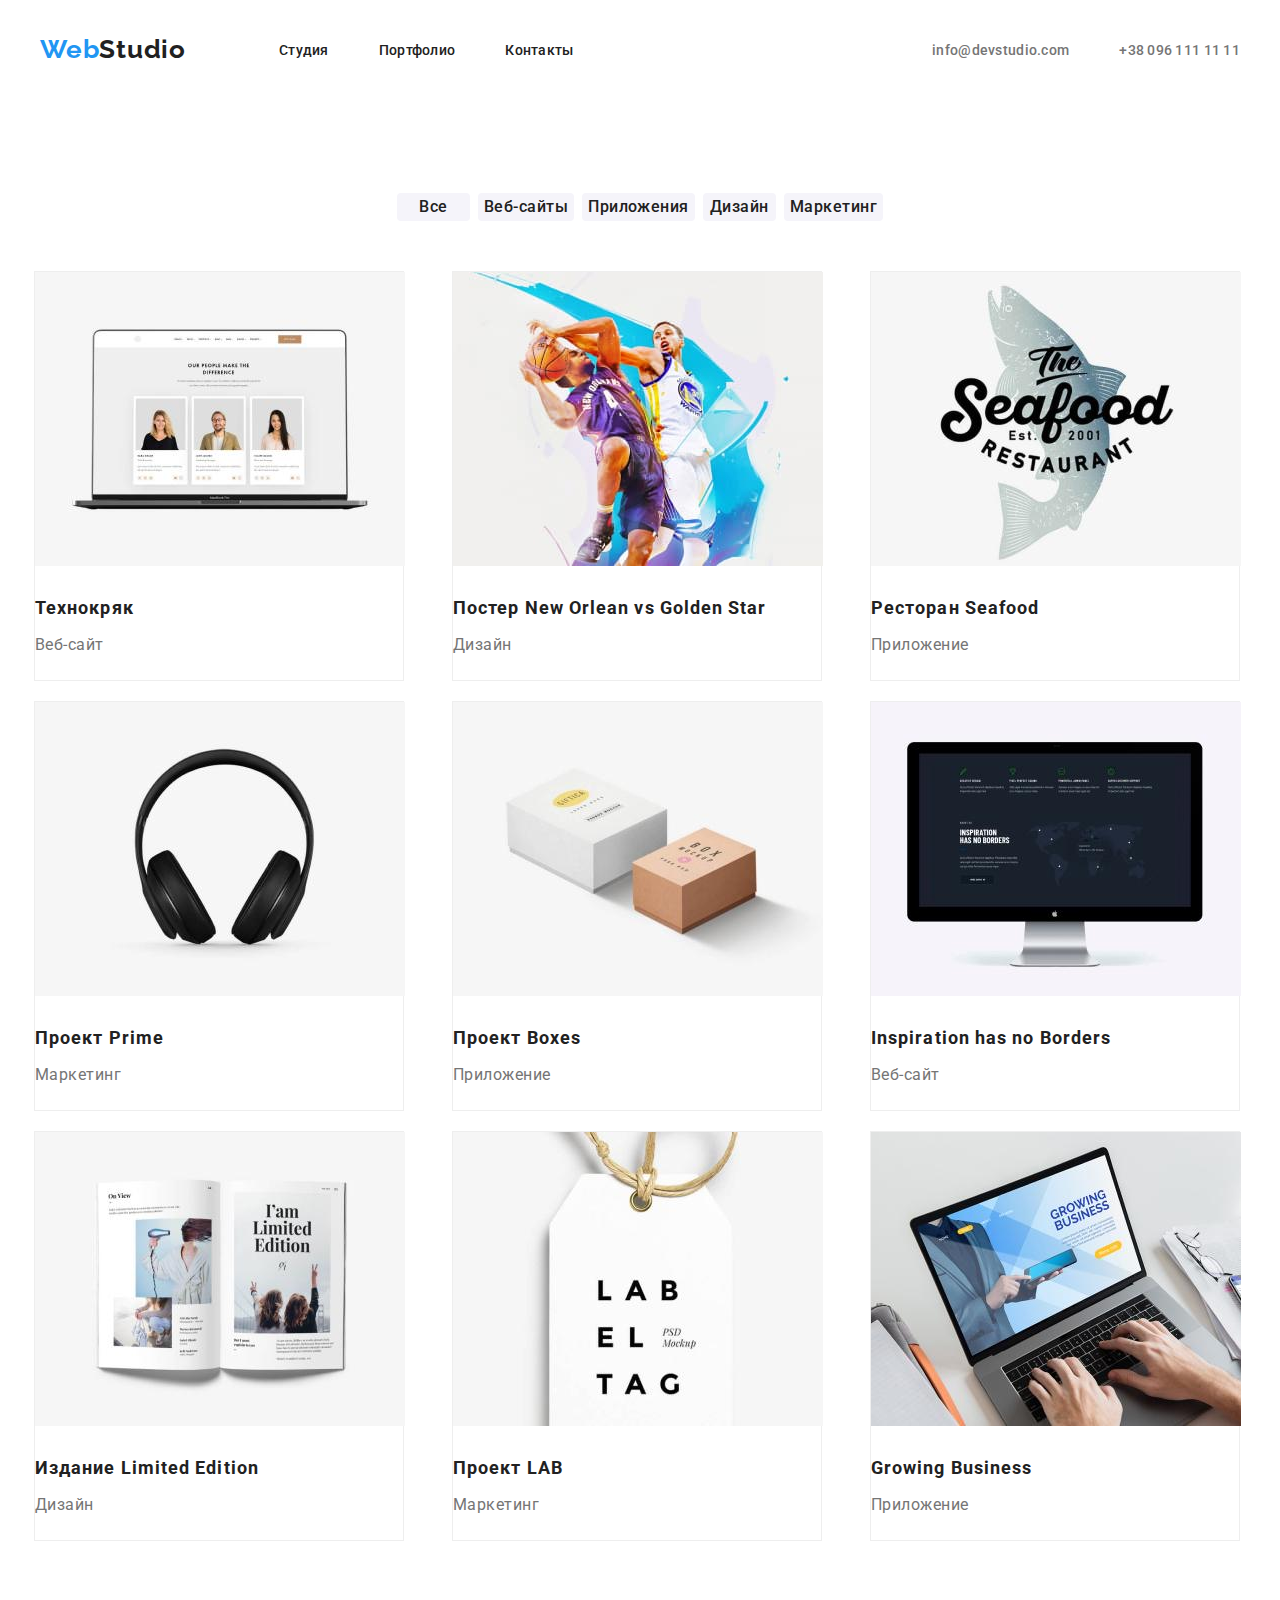
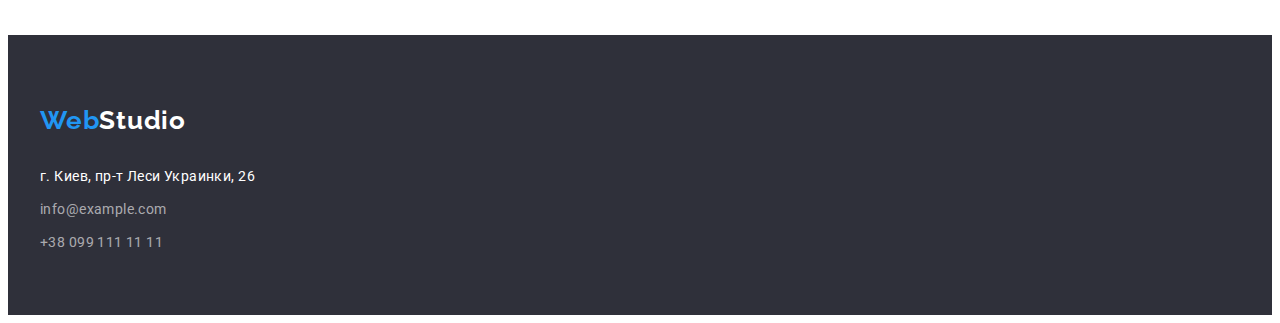
==== commit 8bc507e0: "portfolio" ====
--- a/portfolio.html
+++ b/portfolio.html
@@ -51,104 +51,122 @@
                 <button class="button-chapter" type="button">Маркетинг</button>
             </li>
         </ul>
-        </div>
-        <ul class="photo-menu list">
+            <ul class="photo-menu list">
             <li class="photo-item"><img src="./images/portfolio/techno-crack.jpg"
                 alt="техно-кряк" 
                 width="370" />
+                <div class="photo-description">
                 <h3 class="photo-headline">
                     Технокряк
                 </h3>
                 <p class="photo-pages">
                     Веб-сайт
                 </p>
+                </div>
             </li>
-            <li><img src="./images/portfolio/bascketbal.jpg"
+            <li class="photo-item"><img src="./images/portfolio/bascketbal.jpg"
                 alt="Баскетбол"
                 width="370" />
+                <div class="photo-description">
                 <h3 class="photo-headline">
                     Постер <span lang="en">New Orlean vs Golden Star</span>
                 </h3>
                 <p class="photo-pages">
                     Дизайн
                 </p>
+                </div>
             </li>
-            <li><img src="./images/portfolio/seafood.jpg"
+            <li class="photo-item"><img src="./images/portfolio/seafood.jpg"
                 alt="Ресторан"
                 width="370" />
+                <div class="photo-description">
                 <h3 class="photo-headline">
                     Ресторан <span lang="en">Seafood</span>
                 </h3>
                 <p class="photo-pages">
                     Приложение
                 </p>
+                </div>    
             </li>
-            <li><img src="./images/portfolio/prime.jpg"
+            <li class="photo-item"><img src="./images/portfolio/prime.jpg"
                     alt="Наушники"
                     width="370" />
+                    <div class="photo-description">
                     <h3 class="photo-headline">
                         Проект <span lang="en">Prime</span> 
                     </h3>
                     <p class="photo-pages">
                         Маркетинг
                     </p>
+                    </div>
             </li>
-            <li><img src="./images/portfolio/boxes.jpg"
+            <li class="photo-item"><img src="./images/portfolio/boxes.jpg"
                 alt="коробки"
                 width="370" />
+                <div class="photo-description">
                 <h3 class="photo-headline">
                     Проект <span lang="en">Boxes</span> 
                 </h3>
                 <p class="photo-pages">
                     Приложение
                 </p>
+                </div>
         </li>
-        <li><img src="./images/portfolio/borders.jpg"
+        <li class="photo-item"><img src="./images/portfolio/borders.jpg"
             alt="интерактивная карта"
             width="370" />
+            <div class="photo-description">
             <h3 lang="en" class="photo-headline">
                 Inspiration has no Borders
             </h3>
             <p class="photo-pages">
                 Веб-сайт
             </p>
+            </div>
         </li>
-        <li><img src="./images/portfolio/limited-edition.jpg"
+        <li class="photo-item"><img src="./images/portfolio/limited-edition.jpg"
         alt="издание"
         width="370" />
+        <div class="photo-description">
         <h3 class="photo-headline">
             Издание <span lang="en">Limited Edition</span> 
         </h3>
         <p class="photo-pages">
             Дизайн
         </p>
+        </div>
         </li> 
-        <li><img src="./images/portfolio/lab.jpg"
+        <li class="photo-item"><img src="./images/portfolio/lab.jpg"
             alt="лаборатория"
             width="370" />
+            <div class="photo-description">
             <h3 class="photo-headline">
                 Проект <span lang="en">LAB</span> 
             </h3>
             <p class="photo-pages">
                 Маркетинг
             </p>
+        </div>
         </li>
-        <li><img src="./images/portfolio/business.jpg"
+        <li class="photo-item"><img src="./images/portfolio/business.jpg"
             alt="бизнес"
             width="370" />
+            <div class="photo-description">
             <h3 lang="en" class="photo-headline">
                 Growing Business
             </h3>
             <p class="photo-pages">
                 Приложение
             </p>
+            </div>
         </li> 
         </ul>
+        </div>
     </section>
 </main>
 <footer class="footer">
     <div class="container footer-container">
-        <a lang="en" href="index.html" class="header-logo-footer link">
+        <a lang="en" href="index.html" class="logo-footer link">
         <span class="web link">Web</span>Studio
         </a>                  
     <address class="footer-adress">
--- a/css/styles.css
+++ b/css/styles.css
@@ -376,14 +376,16 @@
 
 
 
-.footer-container {
+.footer{
     background-color: #2F303A;
 }
 
 
 .footer {
-    padding-top: 60px;
-    padding-bottom: 60px;
+    margin-top: 94px;
+    padding: 60px 0
+    /* padding-top: 60px;
+    padding-bottom: 60px; */
 }
 
 .footer-adress {
@@ -456,11 +458,9 @@
 
 .button-chapter:hover,
 .button-chapter:focus {
-  background-color: var(--header-color);
-  box-shadow: 0px 3px 1px rgba(0, 0, 0, 0.1), 0px 1px 2px rgba(0, 0, 0, 0.08), 0px 2px 2px rgba(0, 0, 0, 0.12);
-  border-radius: 4px;
- 
- 
+    background-color: var(--header-color);
+    box-shadow: 0px 3px 1px rgba(0, 0, 0, 0.1), 0px 1px 2px rgba(0, 0, 0, 0.08), 0px 2px 2px rgba(0, 0, 0, 0.12);
+    border-radius: 4px;
 }
 
 
@@ -475,6 +475,7 @@
 font-size: 18px;
 line-height: 2.00;
 letter-spacing: 0.06em;
+padding-bottom: 4px;
 color: var(--headlines-text-color);
 }
 
@@ -484,4 +485,45 @@
 line-height: 1.87;
 letter-spacing: 0.03em;
 color: var(--second-text-color);
-}+}
+
+.photo-menu {
+    display: flex;
+}
+
+.photo-menu {
+    display: flex;
+    flex-wrap: wrap;
+    margin-left: -30px;
+    }
+
+.photo-item {
+    flex-basis: calc(100% / 3 - 30px);
+    margin-left: 30px;
+}
+
+.photo-item:nth-child(3n) {
+    margin-right: 0;
+}
+
+.photo-item:nth-last-child(-n + 3) {
+    margin-bottom: 0;
+}
+
+.photo-item {
+    margin: 0 auto;
+    max-width: 370px;
+    background: var(--primary-title-color);
+    border: 1px solid #EEEEEE;
+    box-sizing: border-box;
+    margin-bottom: 20px;
+}
+
+.photo-description {
+    padding-top: 20px;
+    padding-bottom: 20px;
+}
+
+
+
+
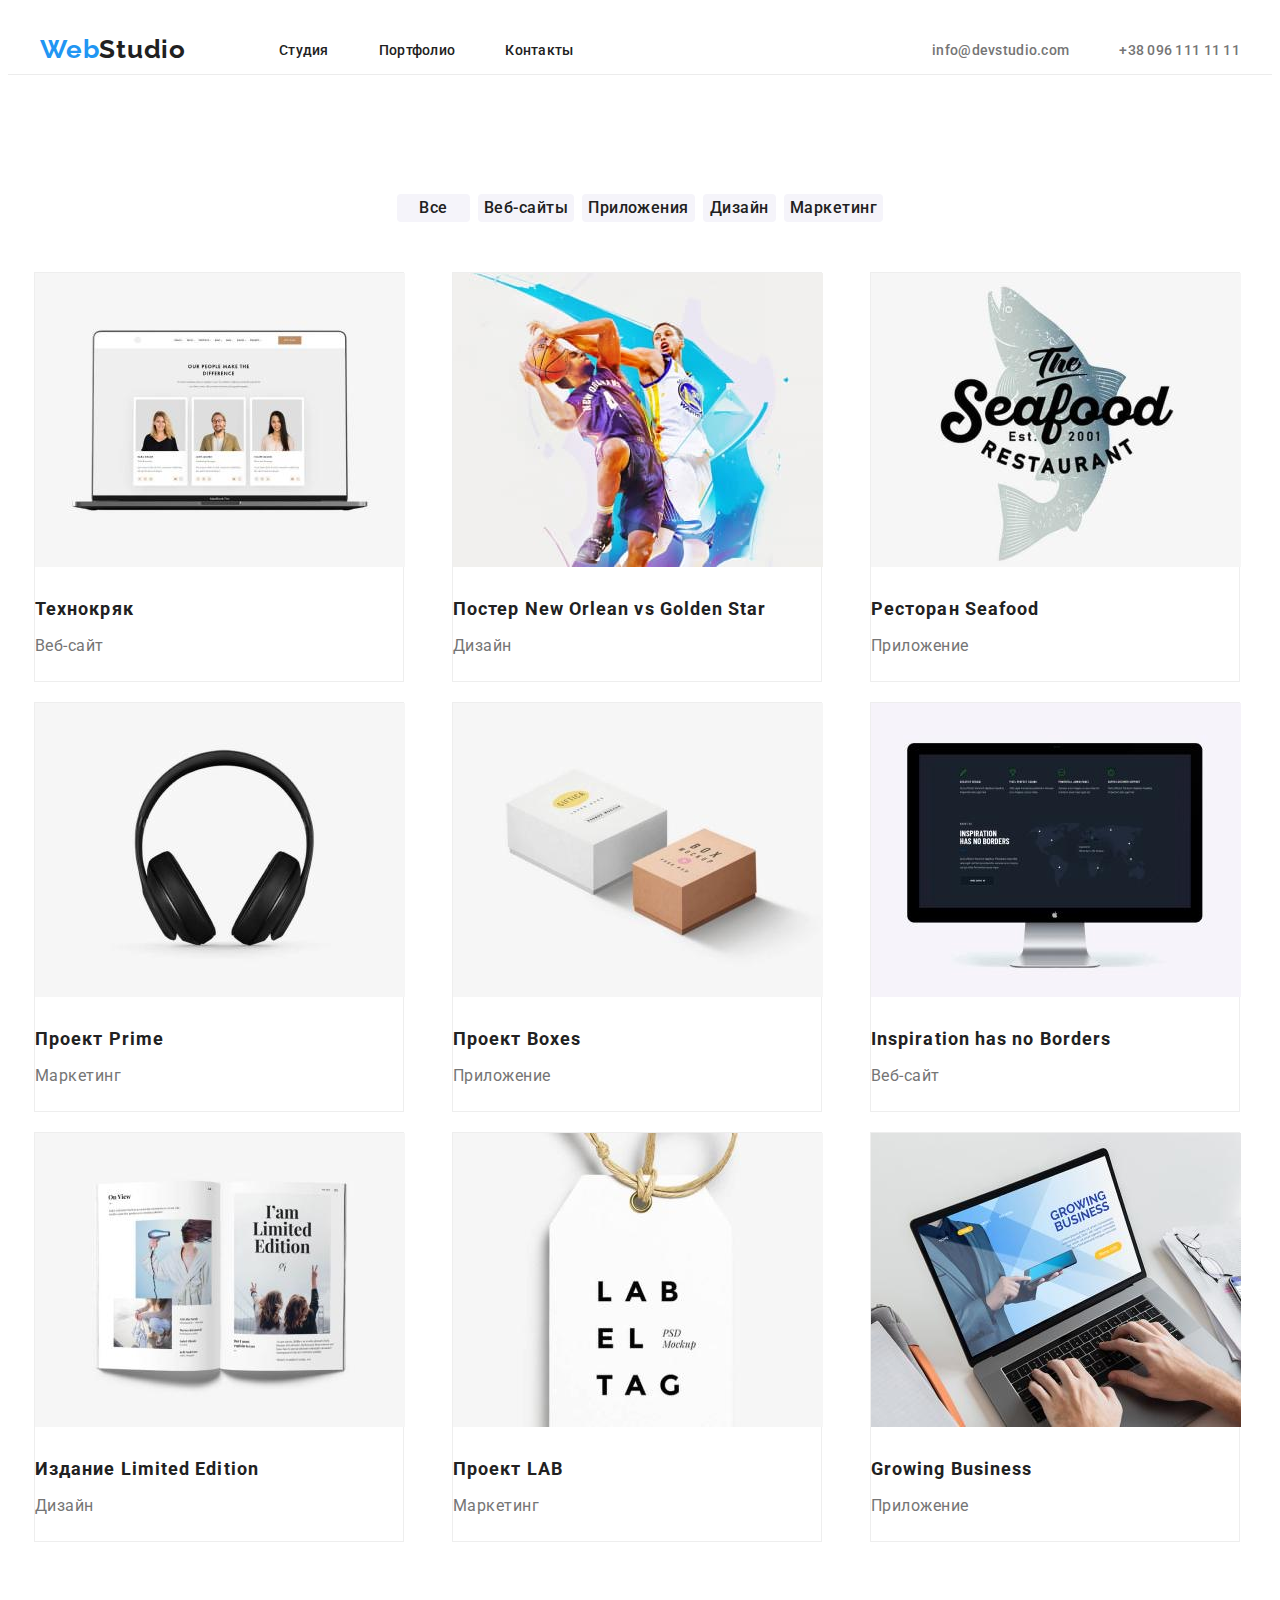
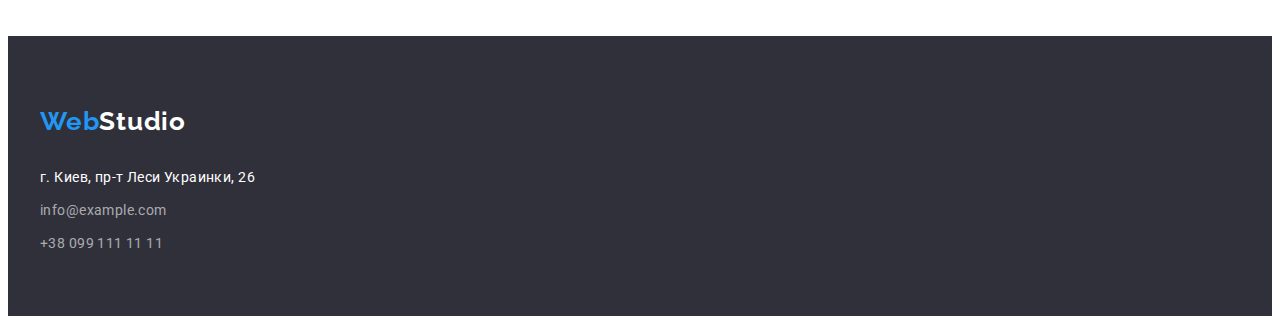
==== commit 7d0e3c93: "стили" ====
--- a/portfolio.html
+++ b/portfolio.html
@@ -1,17 +1,18 @@
 <!DOCTYPE html>
 <html lang="ru">
-<head>
-    <meta charset="UTF-8">
-    <meta http-equiv="X-UA-Compatible" content="IE=edge">
-    <meta name="viewport" content="width=device-width, initial-scale=1.0">
-    <title>portfolio</title>
-    <link rel="preconnect" href="https://fonts.googleapis.com">
-    <link rel="preconnect" href="https://fonts.gstatic.com" crossorigin>
-    <link href="https://fonts.googleapis.com/css2?family=Raleway:wght@700&family=Roboto:wght@400;500;700;900&display=swap" rel="stylesheet">
-    <link rel="stylesheet" href="./css/styles.css">
-</head>
+    <head>
+        <meta charset="UTF-8">
+        <meta http-equiv="X-UA-Compatible" content="IE=edge">
+        <meta name="viewport" content="width=device-width, initial-scale=1.0">
+        <title>WebStudio</title>
+        <link rel="preconnect" href="https://fonts.googleapis.com">
+        <link rel="preconnect" href="https://fonts.gstatic.com" crossorigin>
+        <link href="https://fonts.googleapis.com/css2?family=Raleway:wght@700&family=Roboto:wght@400;500;700;900&display=swap" rel="stylesheet">
+        <link rel="stylesheet" href="https://cdnjs.cloudflare.com/ajax/libs/modern-normalize/1.1.0/modern-normalize.min.css" integrity="sha512-wpPYUAdjBVSE4KJnH1VR1HeZfpl1ub8YT/NKx4PuQ5NmX2tKuGu6U/JRp5y+Y8XG2tV+wKQpNHVUX03MfMFn9Q==" crossorigin="anonymous" referrerpolicy="no-referrer" />
+        <link rel="stylesheet" href="./css/styles.css">
+    </head>
 <body>
-    <header class="header">
+    <header class="header header-line">
         <div class="container header-container">
             <nav class="header-nav">
             <a lang="en" href="index.html" class="header-logo link">
--- a/css/styles.css
+++ b/css/styles.css
@@ -54,6 +54,12 @@
     margin-top: 24px;
     margin-bottom: 25px;
 }
+
+.header-line {
+    border-bottom: 1px solid #ECECEC;
+}
+
+
 
 .header-logo {
     margin-right: 93px;
